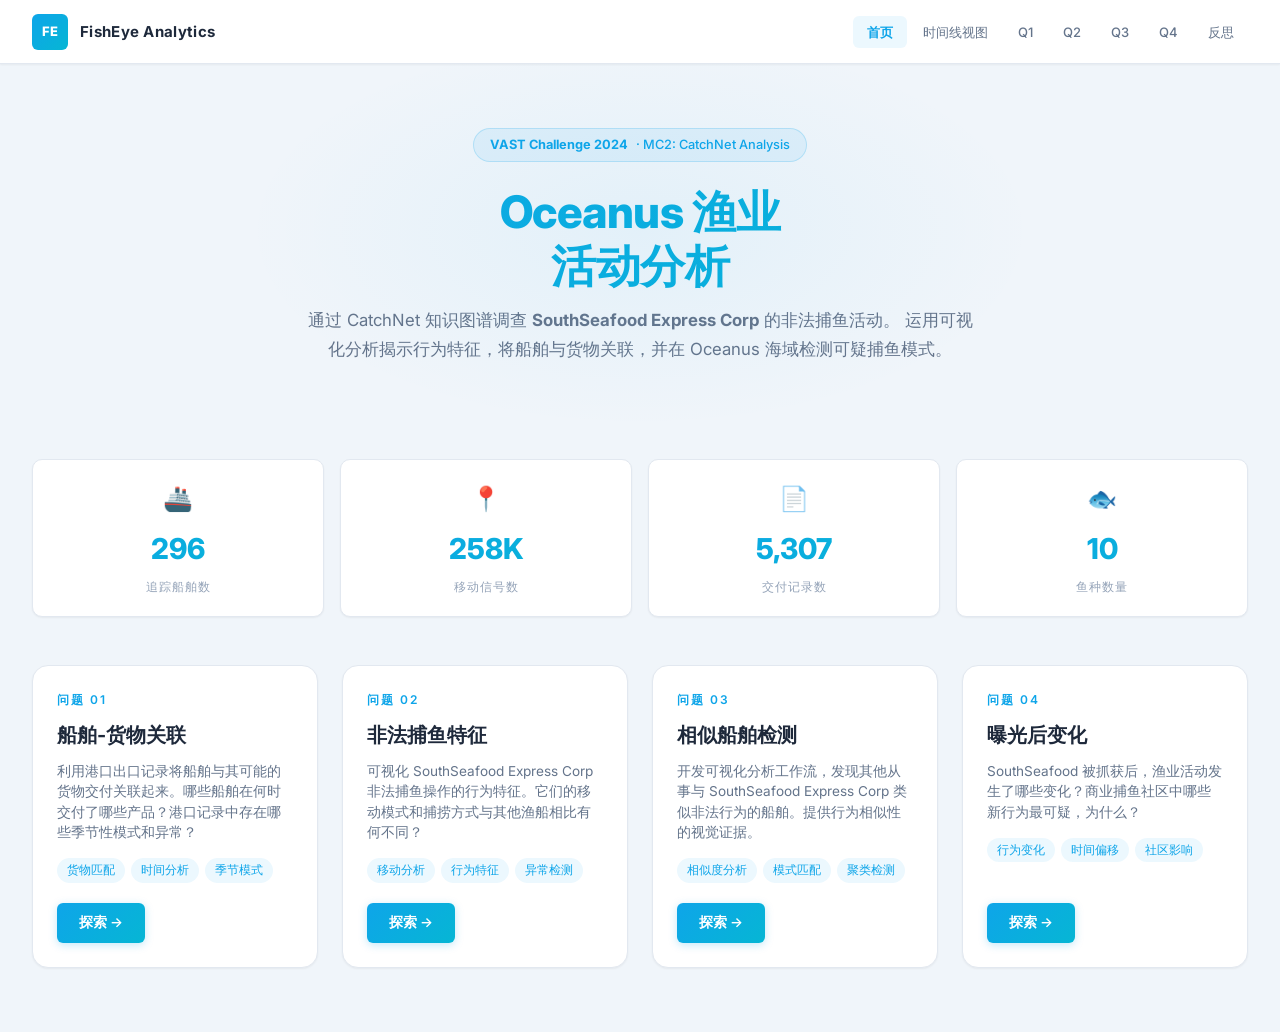
==== index.html @ 333c6944 "feat: Q1船舶-货物关联分析改进" ====
<!DOCTYPE html>
<html lang="en">
<head>
    <meta charset="UTF-8">
    <meta name="viewport" content="width=device-width, initial-scale=1.0">
    <title>FishEye Analytics | Oceanus 渔业分析</title>
    <link rel="stylesheet" href="styles/main.css">
    <style>
        .hero-badge {
            display: inline-flex;
            align-items: center;
            gap: 8px;
            background: rgba(14, 165, 233, 0.08);
            border: 1px solid rgba(14, 165, 233, 0.2);
            padding: 6px 16px;
            border-radius: 20px;
            font-size: 0.8rem;
            color: var(--accent-blue);
            margin-bottom: 1.5rem;
            font-weight: 500;
        }
        .hero-badge span {
            font-weight: 700;
        }
        .data-summary {
            display: grid;
            grid-template-columns: repeat(4, 1fr);
            gap: 1rem;
            margin: 2rem 0;
        }
        .summary-card {
            background: var(--bg-card);
            border: 1px solid var(--border-color);
            border-radius: var(--radius-md);
            padding: 1.25rem;
            text-align: center;
            box-shadow: var(--shadow-sm);
            transition: box-shadow 0.2s;
        }
        .summary-card:hover {
            box-shadow: var(--shadow-md);
        }
        .summary-card .icon {
            font-size: 1.5rem;
            margin-bottom: 0.5rem;
        }
        .summary-card .num {
            font-size: 1.8rem;
            font-weight: 800;
            background: var(--gradient-primary);
            -webkit-background-clip: text;
            -webkit-text-fill-color: transparent;
            background-clip: text;
        }
        .summary-card .desc {
            color: var(--text-muted);
            font-size: 0.75rem;
            text-transform: uppercase;
            letter-spacing: 1px;
            margin-top: 4px;
            font-weight: 500;
        }
        @media (max-width: 768px) {
            .data-summary {
                grid-template-columns: repeat(2, 1fr);
            }
        }
        
        /* 确保卡片网格样式存在 */
        .cards-grid {
            display: grid;
            grid-template-columns: repeat(auto-fit, minmax(280px, 1fr));
            gap: 1.5rem;
            margin-top: 2rem;
        }
        .card {
            background: var(--bg-card);
            border: 1px solid var(--border-color);
            border-radius: var(--radius-lg);
            padding: 1.5rem;
            transition: transform 0.2s, box-shadow 0.2s;
        }
        .card:hover {
            transform: translateY(-4px);
            box-shadow: var(--shadow-lg);
        }
        .card-number {
            font-size: 0.75rem;
            text-transform: uppercase;
            letter-spacing: 2px;
            color: var(--accent-blue);
            font-weight: 600;
            margin-bottom: 0.75rem;
        }
        .card h3 {
            font-size: 1.25rem;
            margin-bottom: 0.75rem;
            color: var(--text-primary);
        }
        .card p {
            color: var(--text-secondary);
            font-size: 0.85rem;
            line-height: 1.5;
            margin-bottom: 1rem;
        }
        .tags {
            display: flex;
            flex-wrap: wrap;
            gap: 0.5rem;
            margin-bottom: 1.25rem;
        }
        .tag {
            background: var(--bg-code);
            padding: 0.25rem 0.75rem;
            border-radius: 20px;
            font-size: 0.7rem;
            font-weight: 500;
            color: var(--accent-blue);
        }
        .btn {
            display: inline-block;
            padding: 0.5rem 1.25rem;
            background: var(--gradient-primary);
            color: white;
            text-decoration: none;
            border-radius: 30px;
            font-size: 0.8rem;
            font-weight: 500;
            transition: opacity 0.2s, transform 0.2s;
        }
        .btn:hover {
            opacity: 0.9;
            transform: translateX(4px);
        }
    </style>
</head>
<body>
    <!-- Navigation -->
    <nav class="nav-bar">
        <a href="index.html" class="nav-brand">
            <div class="logo">FE</div>
            <span>FishEye Analytics</span>
        </a>
        <ul class="nav-links">
            <li><a href="index.html" class="active">首页</a></li>
            <li><a href="pages/timeline.html">时间线视图</a></li>
            <li><a href="pages/q1.html">Q1</a></li>
            <li><a href="pages/q2.html">Q2</a></li>
            <li><a href="pages/q3.html">Q3</a></li>
            <li><a href="pages/q4.html">Q4</a></li>
            <li><a href="pages/reflection.html">反思</a></li>
        </ul>
    </nav>

    <!-- Main Content -->
    <div class="main-content">
        <div class="container">
            <!-- Hero -->
            <section class="hero">
                <div class="hero-badge">
                    <span>VAST Challenge 2024</span> · MC2: CatchNet Analysis
                </div>
                <h1>Oceanus 渔业<br>活动分析</h1>
                <p>
                    通过 CatchNet 知识图谱调查 <strong>SouthSeafood Express Corp</strong> 的非法捕鱼活动。
                    运用可视化分析揭示行为特征，将船舶与货物关联，并在 Oceanus 海域检测可疑捕鱼模式。
                </p>
            </section>

            <!-- Data Summary -->
            <div class="data-summary">
                <div class="summary-card">
                    <div class="icon">🚢</div>
                    <div class="num">296</div>
                    <div class="desc">追踪船舶数</div>
                </div>
                <div class="summary-card">
                    <div class="icon">📍</div>
                    <div class="num">258K</div>
                    <div class="desc">移动信号数</div>
                </div>
                <div class="summary-card">
                    <div class="icon">📄</div>
                    <div class="num">5,307</div>
                    <div class="desc">交付记录数</div>
                </div>
                <div class="summary-card">
                    <div class="icon">🐟</div>
                    <div class="num">10</div>
                    <div class="desc">鱼种数量</div>
                </div>
            </div>

            <!-- Question Cards -->
            <div class="cards-grid">
                <!-- Q1: 船舶-货物关联 -->
                <div class="card" data-q="1">
                    <div class="card-number">问题 01</div>
                    <h3>船舶-货物关联</h3>
                    <p>利用港口出口记录将船舶与其可能的货物交付关联起来。哪些船舶在何时交付了哪些产品？港口记录中存在哪些季节性模式和异常？</p>
                    <div class="tags">
                        <span class="tag">货物匹配</span>
                        <span class="tag">时间分析</span>
                        <span class="tag">季节模式</span>
                    </div>
                    <a href="pages/q1.html" class="btn">探索 →</a>
                </div>

                <!-- Q2: 非法捕鱼特征 -->
                <div class="card" data-q="2">
                    <div class="card-number">问题 02</div>
                    <h3>非法捕鱼特征</h3>
                    <p>可视化 SouthSeafood Express Corp 非法捕鱼操作的行为特征。它们的移动模式和捕捞方式与其他渔船相比有何不同？</p>
                    <div class="tags">
                        <span class="tag">移动分析</span>
                        <span class="tag">行为特征</span>
                        <span class="tag">异常检测</span>
                    </div>
                    <a href="pages/q2.html" class="btn">探索 →</a>
                </div>

                <!-- Q3: 相似船舶检测 -->
                <div class="card" data-q="3">
                    <div class="card-number">问题 03</div>
                    <h3>相似船舶检测</h3>
                    <p>开发可视化分析工作流，发现其他从事与 SouthSeafood Express Corp 类似非法行为的船舶。提供行为相似性的视觉证据。</p>
                    <div class="tags">
                        <span class="tag">相似度分析</span>
                        <span class="tag">模式匹配</span>
                        <span class="tag">聚类检测</span>
                    </div>
                    <a href="pages/q3.html" class="btn">探索 →</a>
                </div>

                <!-- Q4: 曝光后变化 -->
                <div class="card" data-q="4">
                    <div class="card-number">问题 04</div>
                    <h3>曝光后变化</h3>
                    <p>SouthSeafood 被抓获后，渔业活动发生了哪些变化？商业捕鱼社区中哪些新行为最可疑，为什么？</p>
                    <div class="tags">
                        <span class="tag">行为变化</span>
                        <span class="tag">时间偏移</span>
                        <span class="tag">社区影响</span>
                    </div>
                    <a href="pages/q4.html" class="btn">探索 →</a>
                </div>
            </div>
        </div>
    </div>

    <script>
        // Highlight active nav link based on current page
        document.querySelectorAll('.nav-links a').forEach(link => {
            const href = link.getAttribute('href');
            if (href === 'index.html' && (window.location.pathname === '/' || window.location.pathname.endsWith('index.html') || window.location.pathname.endsWith('/'))) {
                link.classList.add('active');
            } else if (window.location.pathname.endsWith(href) && href !== 'index.html') {
                link.classList.add('active');
            }
        });
        
        // 控制台输出提示
        console.log('FishEye Analytics 首页已加载');
        console.log('提示: 请确保数据文件已生成 (运行 python scripts/preprocess_v3.py)');
    </script>
</body>
</html>
---- styles/main.css ----
/* ============================================================
   VAST Challenge 2024 MC2 - Oceanus Fishing Analysis
   Main Stylesheet - Ocean Fresh Theme
   ============================================================ */

/* Import fonts */
@import url('https://fonts.googleapis.com/css2?family=Inter:wght@300;400;500;600;700;800&display=swap');

/* ============================================================
   CSS Variables (Theme)
   ============================================================ */
:root {
    /* Backgrounds */
    --bg-body: #f0f5fa;
    --bg-primary: #ffffff;
    --bg-secondary: #f8fafc;
    --bg-card: #ffffff;
    --bg-card-hover: #fafbfc;
    --bg-nav: rgba(255, 255, 255, 0.95);
    
    /* Borders */
    --border-color: #e2e8f0;
    --border-light: #f1f5f9;
    
    /* Text */
    --text-primary: #1e293b;
    --text-secondary: #64748b;
    --text-muted: #94a3b8;
    
    /* Accent Colors - Ocean palette */
    --accent-blue: #0ea5e9;
    --accent-cyan: #06b6d4;
    --accent-teal: #14b8a6;
    --accent-green: #22c55e;
    --accent-yellow: #eab308;
    --accent-orange: #f97316;
    --accent-red: #ef4444;
    --accent-rose: #f43f5e;
    --accent-purple: #8b5cf6;
    --accent-indigo: #6366f1;
    
    /* Gradients */
    --gradient-primary: linear-gradient(135deg, #0ea5e9, #06b6d4);
    --gradient-danger: linear-gradient(135deg, #ef4444, #f97316);
    --gradient-success: linear-gradient(135deg, #22c55e, #14b8a6);
    --gradient-warm: linear-gradient(135deg, #f97316, #eab308);
    --gradient-cool: linear-gradient(135deg, #6366f1, #8b5cf6);
    
    /* Shadows */
    --shadow-sm: 0 1px 2px rgba(0, 0, 0, 0.05);
    --shadow-md: 0 4px 6px -1px rgba(0, 0, 0, 0.07), 0 2px 4px -1px rgba(0, 0, 0, 0.04);
    --shadow-lg: 0 10px 25px -3px rgba(0, 0, 0, 0.08), 0 4px 6px -2px rgba(0, 0, 0, 0.04);
    --shadow-xl: 0 20px 40px -5px rgba(0, 0, 0, 0.1);
    
    /* Radius */
    --radius-sm: 6px;
    --radius-md: 10px;
    --radius-lg: 16px;
    --radius-xl: 20px;
    
    /* Fonts */
    --font-body: 'Inter', -apple-system, BlinkMacSystemFont, 'Segoe UI', sans-serif;
    --font-mono: 'SF Mono', 'Fira Code', 'Consolas', monospace;
}

/* ============================================================
   Reset & Base
   ============================================================ */
*, *::before, *::after {
    margin: 0;
    padding: 0;
    box-sizing: border-box;
}

html {
    scroll-behavior: smooth;
}

body {
    font-family: var(--font-body);
    background: var(--bg-body);
    color: var(--text-primary);
    min-height: 100vh;
    line-height: 1.6;
    overflow-x: hidden;
    -webkit-font-smoothing: antialiased;
}

/* ============================================================
   Scrollbar
   ============================================================ */
::-webkit-scrollbar {
    width: 6px;
    height: 6px;
}
::-webkit-scrollbar-track {
    background: var(--bg-secondary);
}
::-webkit-scrollbar-thumb {
    background: var(--text-muted);
    border-radius: 3px;
}
::-webkit-scrollbar-thumb:hover {
    background: var(--accent-blue);
}

/* ============================================================
   Navigation
   ============================================================ */
.nav-bar {
    position: fixed;
    top: 0;
    left: 0;
    right: 0;
    z-index: 1000;
    background: var(--bg-nav);
    backdrop-filter: blur(20px);
    -webkit-backdrop-filter: blur(20px);
    border-bottom: 1px solid var(--border-color);
    padding: 0 2rem;
    height: 64px;
    display: flex;
    align-items: center;
    justify-content: space-between;
    box-shadow: var(--shadow-sm);
}

.nav-brand {
    display: flex;
    align-items: center;
    gap: 12px;
    text-decoration: none;
    color: var(--text-primary);
}

.nav-brand .logo {
    width: 36px;
    height: 36px;
    background: var(--gradient-primary);
    border-radius: var(--radius-sm);
    display: flex;
    align-items: center;
    justify-content: center;
    font-weight: 800;
    font-size: 13px;
    color: white;
    letter-spacing: 0.5px;
}

.nav-brand span {
    font-size: 15px;
    font-weight: 700;
    letter-spacing: 0.3px;
    color: var(--text-primary);
}

.nav-links {
    display: flex;
    gap: 2px;
    list-style: none;
}

.nav-links a {
    color: var(--text-secondary);
    text-decoration: none;
    padding: 8px 14px;
    border-radius: var(--radius-sm);
    font-size: 13px;
    font-weight: 500;
    transition: all 0.2s ease;
    position: relative;
}

.nav-links a:hover {
    color: var(--accent-blue);
    background: rgba(14, 165, 233, 0.06);
}

.nav-links a.active {
    color: var(--accent-blue);
    background: rgba(14, 165, 233, 0.08);
    font-weight: 600;
}

/* ============================================================
   Main Content
   ============================================================ */
.main-content {
    padding-top: 80px;
    padding-bottom: 3rem;
    min-height: 100vh;
}

.container {
    max-width: 1400px;
    margin: 0 auto;
    padding: 0 2rem;
}

/* ============================================================
   Hero Section (Index Page)
   ============================================================ */
.hero {
    text-align: center;
    padding: 3rem 0 2.5rem;
    position: relative;
}

.hero::before {
    content: '';
    position: absolute;
    top: -50px;
    left: 50%;
    transform: translateX(-50%);
    width: 800px;
    height: 400px;
    background: radial-gradient(ellipse, rgba(14, 165, 233, 0.06) 0%, transparent 70%);
    pointer-events: none;
}

.hero h1 {
    font-size: 2.8rem;
    font-weight: 800;
    background: var(--gradient-primary);
    -webkit-background-clip: text;
    -webkit-text-fill-color: transparent;
    background-clip: text;
    margin-bottom: 0.75rem;
    letter-spacing: -0.5px;
    line-height: 1.2;
}

.hero p {
    color: var(--text-secondary);
    font-size: 1.05rem;
    max-width: 680px;
    margin: 0 auto 1.5rem;
    line-height: 1.7;
}

/* ============================================================
   Cards Grid
   ============================================================ */
.cards-grid {
    display: grid;
    grid-template-columns: 1fr 1fr;
    gap: 2rem;
    padding: 1rem 0;
}

@media (max-width: 768px) {
    .cards-grid {
        grid-template-columns: 1fr;
        gap: 1.5rem;
    }
}

.card {
    background: var(--bg-card);
    border: 1px solid var(--border-color);
    border-radius: var(--radius-lg);
    padding: 2rem;
    transition: all 0.25s ease;
    position: relative;
    overflow: hidden;
    box-shadow: var(--shadow-sm);
    display: flex;
    flex-direction: column;
    min-height: 280px;
}

.card::before {
    content: '';
    position: absolute;
    top: 0;
    left: 0;
    right: 0;
    height: 4px;
    opacity: 0;
    transition: opacity 0.3s;
}

/* Card color accents by question */
.card[data-q="1"]::before { background: var(--gradient-primary); }
.card[data-q="2"]::before { background: var(--gradient-danger); }
.card[data-q="3"]::before { background: var(--gradient-warm); }
.card[data-q="4"]::before { background: var(--gradient-cool); }
.card[data-q="r"]::before { background: var(--gradient-success); }

.card:hover {
    border-color: transparent;
    box-shadow: var(--shadow-lg);
    transform: translateY(-3px);
}

.card:hover::before {
    opacity: 1;
}

.card-number {
    font-size: 0.7rem;
    font-weight: 700;
    color: var(--accent-blue);
    letter-spacing: 1.5px;
    text-transform: uppercase;
    margin-bottom: 0.5rem;
}

.card h3 {
    font-size: 1.15rem;
    font-weight: 700;
    margin-bottom: 0.6rem;
    color: var(--text-primary);
    line-height: 1.4;
}

.card p {
    color: var(--text-secondary);
    font-size: 0.88rem;
    line-height: 1.65;
    margin-bottom: 1rem;
}

.card .tags {
    display: flex;
    flex-wrap: wrap;
    gap: 6px;
    margin-bottom: 1.25rem;
}

.card .tag {
    background: rgba(14, 165, 233, 0.08);
    color: var(--accent-blue);
    padding: 3px 10px;
    border-radius: 20px;
    font-size: 0.72rem;
    font-weight: 500;
}

.card .btn {
    display: inline-flex;
    align-items: center;
    gap: 8px;
    padding: 9px 22px;
    background: var(--gradient-primary);
    color: white;
    text-decoration: none;
    border-radius: var(--radius-sm);
    font-size: 0.85rem;
    font-weight: 600;
    transition: all 0.2s ease;
    border: none;
    cursor: pointer;
    box-shadow: 0 2px 8px rgba(14, 165, 233, 0.25);
    margin-top: auto;
    align-self: flex-start;
}

.card .btn:hover {
    transform: translateY(-1px);
    box-shadow: 0 6px 16px rgba(14, 165, 233, 0.35);
}

/* ============================================================
   Page Header
   ============================================================ */
.page-header {
    padding: 1.5rem 0 1.25rem;
    border-bottom: 1px solid var(--border-color);
    margin-bottom: 1.5rem;
}

.page-header .back-link {
    display: inline-flex;
    align-items: center;
    gap: 6px;
    color: var(--text-secondary);
    text-decoration: none;
    font-size: 0.85rem;
    margin-bottom: 0.75rem;
    transition: color 0.2s;
    font-weight: 500;
}

.page-header .back-link:hover {
    color: var(--accent-blue);
}

.page-header h1 {
    font-size: 1.75rem;
    font-weight: 800;
    margin-bottom: 0.35rem;
    letter-spacing: -0.3px;
    color: var(--text-primary);
}

.page-header .subtitle {
    color: var(--text-secondary);
    font-size: 0.92rem;
}

/* ============================================================
   Analysis Summary Box
   ============================================================ */
.analysis-summary {
    background: linear-gradient(135deg, #f0f9ff, #e0f2fe);
    border: 1px solid #bae6fd;
    border-radius: var(--radius-md);
    padding: 1.25rem 1.5rem;
    margin-bottom: 1.5rem;
}

.analysis-summary h3 {
    color: #0369a1;
    font-size: 0.85rem;
    font-weight: 700;
    text-transform: uppercase;
    letter-spacing: 1px;
    margin-bottom: 0.5rem;
}

.analysis-summary p {
    color: #0c4a6e;
    font-size: 0.9rem;
    line-height: 1.7;
}

/* ============================================================
   Visualization Container
   ============================================================ */
.viz-container {
    display: grid;
    grid-template-columns: 1fr;
    gap: 1.5rem;
    margin-bottom: 2rem;
}

.viz-card {
    background: var(--bg-card);
    border: 1px solid var(--border-color);
    border-radius: var(--radius-lg);
    padding: 1.5rem;
    position: relative;
    box-shadow: var(--shadow-sm);
    transition: box-shadow 0.2s ease;
}

.viz-card:hover {
    box-shadow: var(--shadow-md);
}

.viz-card .viz-title {
    font-size: 1rem;
    font-weight: 700;
    margin-bottom: 0.2rem;
    color: var(--text-primary);
}

.viz-card .viz-subtitle {
    color: var(--text-secondary);
    font-size: 0.82rem;
    margin-bottom: 1rem;
}

.viz-card .viz-content {
    width: 100%;
    min-height: 380px;
    position: relative;
}

.viz-card .viz-content svg {
    width: 100%;
    height: 100%;
}

/* Two column layout */
.viz-grid-2 {
    display: grid;
    grid-template-columns: 1fr 1fr;
    gap: 1.5rem;
}

/* ============================================================
   Tooltip
   ============================================================ */
.tooltip {
    position: absolute;
    padding: 10px 14px;
    background: rgba(30, 41, 59, 0.95);
    border: 1px solid rgba(255, 255, 255, 0.1);
    border-radius: var(--radius-sm);
    font-size: 0.8rem;
    color: #f1f5f9;
    pointer-events: none;
    z-index: 100;
    box-shadow: var(--shadow-lg);
    max-width: 280px;
    line-height: 1.5;
    backdrop-filter: blur(10px);
}

.tooltip .label {
    color: #94a3b8;
    font-size: 0.68rem;
    text-transform: uppercase;
    letter-spacing: 0.8px;
}

.tooltip .value {
    color: #f1f5f9;
    font-weight: 600;
}

/* ============================================================
   Legend
   ============================================================ */
.legend {
    display: flex;
    flex-wrap: wrap;
    gap: 1rem;
    padding: 0.5rem 0;
}

.legend-item {
    display: flex;
    align-items: center;
    gap: 6px;
    font-size: 0.78rem;
    color: var(--text-secondary);
}

.legend-color {
    width: 12px;
    height: 12px;
    border-radius: 3px;
    flex-shrink: 0;
}

/* ============================================================
   Stats Bar
   ============================================================ */
.stats-bar {
    display: grid;
    grid-template-columns: repeat(auto-fit, minmax(160px, 1fr));
    gap: 1rem;
    margin-bottom: 1.5rem;
}

.stat-item {
    background: var(--bg-card);
    border: 1px solid var(--border-color);
    border-radius: var(--radius-md);
    padding: 1.1rem 1rem;
    text-align: center;
    box-shadow: var(--shadow-sm);
}

.stat-item .stat-value {
    font-size: 1.6rem;
    font-weight: 800;
    background: var(--gradient-primary);
    -webkit-background-clip: text;
    -webkit-text-fill-color: transparent;
    background-clip: text;
    line-height: 1.2;
}

.stat-item .stat-label {
    color: var(--text-muted);
    font-size: 0.72rem;
    text-transform: uppercase;
    letter-spacing: 0.8px;
    margin-top: 4px;
    font-weight: 500;
}

/* ============================================================
   Controls
   ============================================================ */
.controls {
    display: flex;
    flex-wrap: wrap;
    gap: 0.75rem;
    margin-bottom: 1rem;
    align-items: center;
}

.controls label {
    font-size: 0.8rem;
    color: var(--text-secondary);
    font-weight: 500;
}

.controls select,
.controls input[type="range"] {
    background: var(--bg-secondary);
    border: 1px solid var(--border-color);
    color: var(--text-primary);
    padding: 7px 12px;
    border-radius: var(--radius-sm);
    font-size: 0.8rem;
    font-family: var(--font-body);
    transition: border-color 0.2s;
}

.controls select:focus,
.controls input[type="range"]:focus {
    outline: none;
    border-color: var(--accent-blue);
    box-shadow: 0 0 0 3px rgba(14, 165, 233, 0.1);
}

/* ============================================================
   Insights Box
   ============================================================ */
.insights-box {
    background: #f0f9ff;
    border: 1px solid #bae6fd;
    border-radius: var(--radius-md);
    padding: 1.1rem 1.25rem;
    margin-top: 1.25rem;
}

.insights-box h4 {
    color: #0369a1;
    font-size: 0.82rem;
    font-weight: 700;
    margin-bottom: 0.4rem;
    display: flex;
    align-items: center;
    gap: 6px;
}

.insights-box p {
    color: #0c4a6e;
    font-size: 0.88rem;
    line-height: 1.6;
}

/* ============================================================
   Loading & Error States
   ============================================================ */
.loading {
    display: flex;
    align-items: center;
    justify-content: center;
    min-height: 300px;
    color: var(--text-muted);
    font-size: 0.9rem;
}

.loading::after {
    content: '';
    width: 20px;
    height: 20px;
    border: 2px solid var(--border-color);
    border-top-color: var(--accent-blue);
    border-radius: 50%;
    animation: spin 0.8s linear infinite;
    margin-left: 10px;
}

@keyframes spin {
    to { transform: rotate(360deg); }
}

.error {
    display: flex;
    align-items: center;
    justify-content: center;
    min-height: 300px;
    color: var(--accent-red);
    font-size: 0.9rem;
}

/* ============================================================
   D3 Specific Styles
   ============================================================ */
.axis path,
.axis line {
    stroke: #cbd5e1;
    stroke-width: 1;
}

.axis text {
    fill: var(--text-muted);
    font-size: 11px;
    font-family: var(--font-body);
}

.grid line {
    stroke: #e2e8f0;
    stroke-opacity: 0.6;
}

.line-path {
    fill: none;
    stroke-width: 2.5;
}

.area-path {
    opacity: 0.12;
}

/* ============================================================
   Animations
   ============================================================ */
@keyframes fadeIn {
    from { opacity: 0; transform: translateY(12px); }
    to { opacity: 1; transform: translateY(0); }
}

.fade-in {
    animation: fadeIn 0.4s ease forwards;
}

@keyframes slideUp {
    from { opacity: 0; transform: translateY(20px); }
    to { opacity: 1; transform: translateY(0); }
}

.slide-up {
    animation: slideUp 0.5s ease forwards;
}

/* Stagger animation for cards */
.card:nth-child(1) { animation-delay: 0.05s; }
.card:nth-child(2) { animation-delay: 0.1s; }
.card:nth-child(3) { animation-delay: 0.15s; }
.card:nth-child(4) { animation-delay: 0.2s; }
.card:nth-child(5) { animation-delay: 0.25s; }

/* ============================================================
   Responsive
   ============================================================ */
@media (max-width: 1024px) {
    .viz-grid-2 {
        grid-template-columns: 1fr;
    }
}

@media (max-width: 768px) {
    .nav-bar {
        padding: 0 1rem;
    }
    
    .nav-links {
        display: none;
    }
    
    .hero h1 {
        font-size: 2rem;
    }
    
    .container {
        padding: 0 1rem;
    }
    
    .stats-bar {
        grid-template-columns: repeat(2, 1fr);
    }
    
    .page-header h1 {
        font-size: 1.4rem;
    }
}

/* ============================================================
   Print Styles
   ============================================================ */
@media print {
    .nav-bar { display: none; }
    .main-content { padding-top: 0; }
    .card { break-inside: avoid; }
}
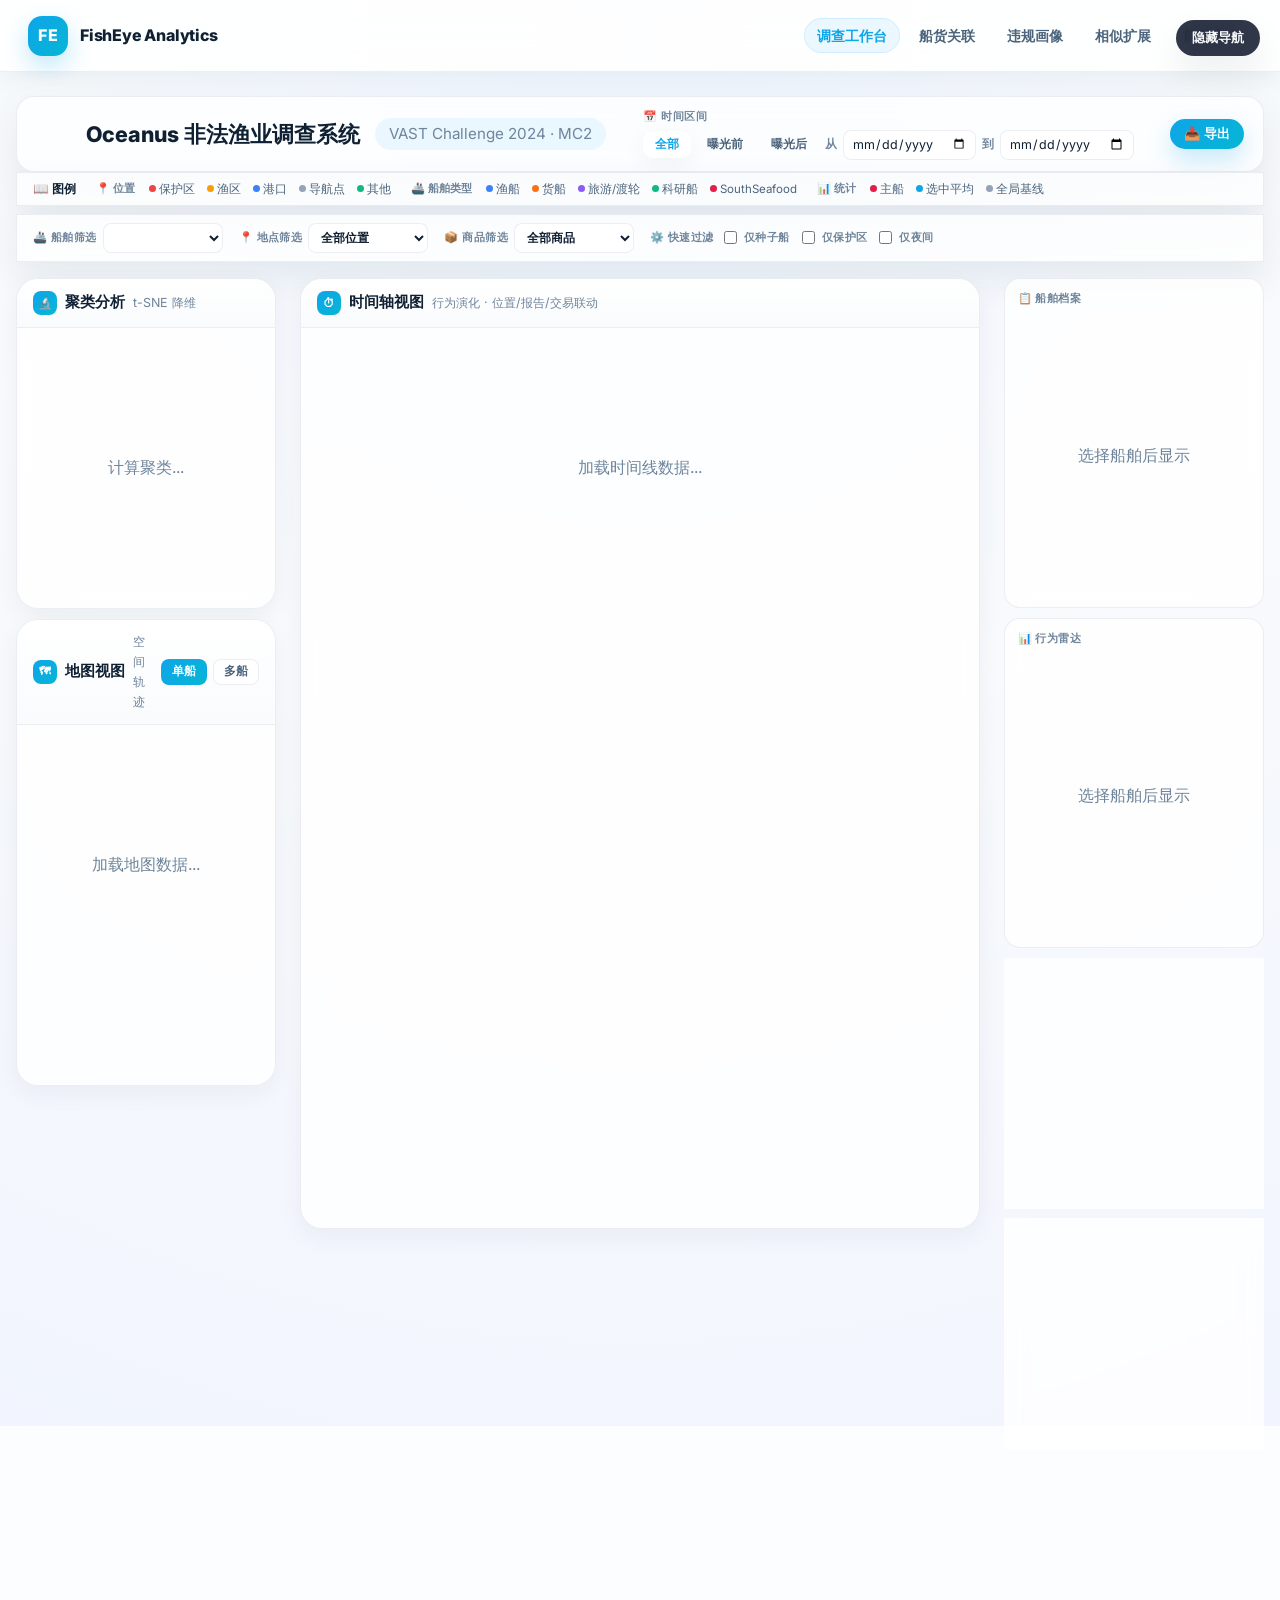
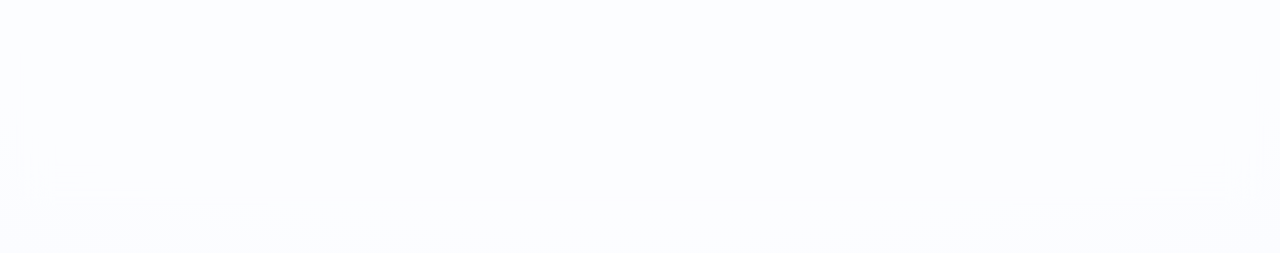
==== commit af00811c: "feat: VAST Challenge 2024 MC2 完整项目（排除 mc2.json 超限文件）" ====
--- a/index.html
+++ b/index.html
@@ -1,267 +1,208 @@
 <!DOCTYPE html>
-<html lang="en">
+<html lang="zh-CN">
 <head>
-    <meta charset="UTF-8">
-    <meta name="viewport" content="width=device-width, initial-scale=1.0">
-    <title>FishEye Analytics | Oceanus 渔业分析</title>
-    <link rel="stylesheet" href="styles/main.css">
-    <style>
-        .hero-badge {
-            display: inline-flex;
-            align-items: center;
-            gap: 8px;
-            background: rgba(14, 165, 233, 0.08);
-            border: 1px solid rgba(14, 165, 233, 0.2);
-            padding: 6px 16px;
-            border-radius: 20px;
-            font-size: 0.8rem;
-            color: var(--accent-blue);
-            margin-bottom: 1.5rem;
-            font-weight: 500;
-        }
-        .hero-badge span {
-            font-weight: 700;
-        }
-        .data-summary {
-            display: grid;
-            grid-template-columns: repeat(4, 1fr);
-            gap: 1rem;
-            margin: 2rem 0;
-        }
-        .summary-card {
-            background: var(--bg-card);
-            border: 1px solid var(--border-color);
-            border-radius: var(--radius-md);
-            padding: 1.25rem;
-            text-align: center;
-            box-shadow: var(--shadow-sm);
-            transition: box-shadow 0.2s;
-        }
-        .summary-card:hover {
-            box-shadow: var(--shadow-md);
-        }
-        .summary-card .icon {
-            font-size: 1.5rem;
-            margin-bottom: 0.5rem;
-        }
-        .summary-card .num {
-            font-size: 1.8rem;
-            font-weight: 800;
-            background: var(--gradient-primary);
-            -webkit-background-clip: text;
-            -webkit-text-fill-color: transparent;
-            background-clip: text;
-        }
-        .summary-card .desc {
-            color: var(--text-muted);
-            font-size: 0.75rem;
-            text-transform: uppercase;
-            letter-spacing: 1px;
-            margin-top: 4px;
-            font-weight: 500;
-        }
-        @media (max-width: 768px) {
-            .data-summary {
-                grid-template-columns: repeat(2, 1fr);
-            }
-        }
-        
-        /* 确保卡片网格样式存在 */
-        .cards-grid {
-            display: grid;
-            grid-template-columns: repeat(auto-fit, minmax(280px, 1fr));
-            gap: 1.5rem;
-            margin-top: 2rem;
-        }
-        .card {
-            background: var(--bg-card);
-            border: 1px solid var(--border-color);
-            border-radius: var(--radius-lg);
-            padding: 1.5rem;
-            transition: transform 0.2s, box-shadow 0.2s;
-        }
-        .card:hover {
-            transform: translateY(-4px);
-            box-shadow: var(--shadow-lg);
-        }
-        .card-number {
-            font-size: 0.75rem;
-            text-transform: uppercase;
-            letter-spacing: 2px;
-            color: var(--accent-blue);
-            font-weight: 600;
-            margin-bottom: 0.75rem;
-        }
-        .card h3 {
-            font-size: 1.25rem;
-            margin-bottom: 0.75rem;
-            color: var(--text-primary);
-        }
-        .card p {
-            color: var(--text-secondary);
-            font-size: 0.85rem;
-            line-height: 1.5;
-            margin-bottom: 1rem;
-        }
-        .tags {
-            display: flex;
-            flex-wrap: wrap;
-            gap: 0.5rem;
-            margin-bottom: 1.25rem;
-        }
-        .tag {
-            background: var(--bg-code);
-            padding: 0.25rem 0.75rem;
-            border-radius: 20px;
-            font-size: 0.7rem;
-            font-weight: 500;
-            color: var(--accent-blue);
-        }
-        .btn {
-            display: inline-block;
-            padding: 0.5rem 1.25rem;
-            background: var(--gradient-primary);
-            color: white;
-            text-decoration: none;
-            border-radius: 30px;
-            font-size: 0.8rem;
-            font-weight: 500;
-            transition: opacity 0.2s, transform 0.2s;
-        }
-        .btn:hover {
-            opacity: 0.9;
-            transform: translateX(4px);
-        }
-    </style>
+  <meta charset="UTF-8" />
+  <meta name="viewport" content="width=device-width, initial-scale=1.0" />
+  <title>Oceanus 非法渔业调查系统 | FishEye Analytics</title>
+  <link rel="preconnect" href="https://fonts.googleapis.com">
+  <link rel="preconnect" href="https://fonts.gstatic.com" crossorigin>
+  <link href="https://fonts.googleapis.com/css2?family=Inter:wght@400;500;600;700;800&display=swap" rel="stylesheet">
+  <link rel="stylesheet" href="styles/main.css" />
+  <script src="https://d3js.org/d3.v7.min.js"></script>
+  <script src="scripts/frontend/viz-utils.js"></script>
+  <script src="scripts/frontend/timeline.js" defer></script>
+  <script src="scripts/frontend/dashboard.js" defer></script>
 </head>
-<body>
-    <!-- Navigation -->
-    <nav class="nav-bar">
-        <a href="index.html" class="nav-brand">
-            <div class="logo">FE</div>
-            <span>FishEye Analytics</span>
-        </a>
-        <ul class="nav-links">
-            <li><a href="index.html" class="active">首页</a></li>
-            <li><a href="pages/timeline.html">时间线视图</a></li>
-            <li><a href="pages/q1.html">Q1</a></li>
-            <li><a href="pages/q2.html">Q2</a></li>
-            <li><a href="pages/q3.html">Q3</a></li>
-            <li><a href="pages/q4.html">Q4</a></li>
-            <li><a href="pages/reflection.html">反思</a></li>
-        </ul>
-    </nav>
-
-    <!-- Main Content -->
-    <div class="main-content">
-        <div class="container">
-            <!-- Hero -->
-            <section class="hero">
-                <div class="hero-badge">
-                    <span>VAST Challenge 2024</span> · MC2: CatchNet Analysis
-                </div>
-                <h1>Oceanus 渔业<br>活动分析</h1>
-                <p>
-                    通过 CatchNet 知识图谱调查 <strong>SouthSeafood Express Corp</strong> 的非法捕鱼活动。
-                    运用可视化分析揭示行为特征，将船舶与货物关联，并在 Oceanus 海域检测可疑捕鱼模式。
-                </p>
-            </section>
-
-            <!-- Data Summary -->
-            <div class="data-summary">
-                <div class="summary-card">
-                    <div class="icon">🚢</div>
-                    <div class="num">296</div>
-                    <div class="desc">追踪船舶数</div>
-                </div>
-                <div class="summary-card">
-                    <div class="icon">📍</div>
-                    <div class="num">258K</div>
-                    <div class="desc">移动信号数</div>
-                </div>
-                <div class="summary-card">
-                    <div class="icon">📄</div>
-                    <div class="num">5,307</div>
-                    <div class="desc">交付记录数</div>
-                </div>
-                <div class="summary-card">
-                    <div class="icon">🐟</div>
-                    <div class="num">10</div>
-                    <div class="desc">鱼种数量</div>
-                </div>
-            </div>
-
-            <!-- Question Cards -->
-            <div class="cards-grid">
-                <!-- Q1: 船舶-货物关联 -->
-                <div class="card" data-q="1">
-                    <div class="card-number">问题 01</div>
-                    <h3>船舶-货物关联</h3>
-                    <p>利用港口出口记录将船舶与其可能的货物交付关联起来。哪些船舶在何时交付了哪些产品？港口记录中存在哪些季节性模式和异常？</p>
-                    <div class="tags">
-                        <span class="tag">货物匹配</span>
-                        <span class="tag">时间分析</span>
-                        <span class="tag">季节模式</span>
-                    </div>
-                    <a href="pages/q1.html" class="btn">探索 →</a>
-                </div>
-
-                <!-- Q2: 非法捕鱼特征 -->
-                <div class="card" data-q="2">
-                    <div class="card-number">问题 02</div>
-                    <h3>非法捕鱼特征</h3>
-                    <p>可视化 SouthSeafood Express Corp 非法捕鱼操作的行为特征。它们的移动模式和捕捞方式与其他渔船相比有何不同？</p>
-                    <div class="tags">
-                        <span class="tag">移动分析</span>
-                        <span class="tag">行为特征</span>
-                        <span class="tag">异常检测</span>
-                    </div>
-                    <a href="pages/q2.html" class="btn">探索 →</a>
-                </div>
-
-                <!-- Q3: 相似船舶检测 -->
-                <div class="card" data-q="3">
-                    <div class="card-number">问题 03</div>
-                    <h3>相似船舶检测</h3>
-                    <p>开发可视化分析工作流，发现其他从事与 SouthSeafood Express Corp 类似非法行为的船舶。提供行为相似性的视觉证据。</p>
-                    <div class="tags">
-                        <span class="tag">相似度分析</span>
-                        <span class="tag">模式匹配</span>
-                        <span class="tag">聚类检测</span>
-                    </div>
-                    <a href="pages/q3.html" class="btn">探索 →</a>
-                </div>
-
-                <!-- Q4: 曝光后变化 -->
-                <div class="card" data-q="4">
-                    <div class="card-number">问题 04</div>
-                    <h3>曝光后变化</h3>
-                    <p>SouthSeafood 被抓获后，渔业活动发生了哪些变化？商业捕鱼社区中哪些新行为最可疑，为什么？</p>
-                    <div class="tags">
-                        <span class="tag">行为变化</span>
-                        <span class="tag">时间偏移</span>
-                        <span class="tag">社区影响</span>
-                    </div>
-                    <a href="pages/q4.html" class="btn">探索 →</a>
-                </div>
-            </div>
-        </div>
+<body class="app-body">
+  <!-- ===== 顶部导航栏 ===== -->
+  <nav class="nav-bar glass-nav">
+    <a href="index.html" class="nav-brand">
+      <div class="logo">FE</div>
+      <span>FishEye Analytics</span>
+    </a>
+    <ul class="nav-links">
+      <li><a href="index.html" class="active">调查工作台</a></li>
+      <li><a href="pages/q1.html">船货关联</a></li>
+      <li><a href="pages/q2.html">违规画像</a></li>
+      <li><a href="pages/q3.html">相似扩展</a></li>
+      <li><a href="pages/q4.html">前后变化</a></li>
+    </ul>
+  </nav>
+
+  <button id="nav-toggle" class="nav-toggle" type="button" aria-label="隐藏导航" aria-expanded="true">隐藏导航</button>
+
+  <main class="main-content">
+    <div class="container">
+
+      <!-- ===== 顶部控制栏 ===== -->
+      <section class="top-bar glass-panel" id="top-bar">
+        <div class="top-bar-left">
+          <div class="top-bar-title">Oceanus 非法渔业调查系统</div>
+          <div class="top-bar-badge">VAST Challenge 2024 · MC2</div>
+        </div>
+        <div class="top-bar-center">
+          <div class="top-control-group">
+            <label>📅 时间区间</label>
+            <div class="time-range-row">
+              <button class="segmented active" data-time="all">全部</button>
+              <button class="segmented" data-time="pre">曝光前</button>
+              <button class="segmented" data-time="post">曝光后</button>
+              <span class="time-range-sep">从</span>
+              <input type="date" id="time-start" class="time-input">
+              <span class="time-range-sep">到</span>
+              <input type="date" id="time-end" class="time-input">
+            </div>
+          </div>
+        </div>
+        <div class="top-bar-right">
+          <button class="btn btn-small" id="export-btn">📥 导出</button>
+        </div>
+      </section>
+
+      <!-- ===== 图例横条（复旦风格） ===== -->
+      <section class="legend-bar glass-panel" id="legend-bar">
+        <div class="legend-bar-inner">
+          <span class="legend-bar-title">📖 图例</span>
+          <div class="legend-bar-group">
+            <span class="legend-group-label">📍 位置</span>
+            <span class="legend-item"><span class="ld" style="background:#ef4444"></span>保护区</span>
+            <span class="legend-item"><span class="ld" style="background:#f59e0b"></span>渔区</span>
+            <span class="legend-item"><span class="ld" style="background:#3b82f6"></span>港口</span>
+            <span class="legend-item"><span class="ld" style="background:#94a3b8"></span>导航点</span>
+            <span class="legend-item"><span class="ld" style="background:#10b981"></span>其他</span>
+          </div>
+          <div class="legend-bar-group">
+            <span class="legend-group-label">🚢 船舶类型</span>
+            <span class="legend-item"><span class="ld" style="background:#3b82f6"></span>渔船</span>
+            <span class="legend-item"><span class="ld" style="background:#f97316"></span>货船</span>
+            <span class="legend-item"><span class="ld" style="background:#8b5cf6"></span>旅游/渡轮</span>
+            <span class="legend-item"><span class="ld" style="background:#10b981"></span>科研船</span>
+            <span class="legend-item"><span class="ld" style="background:#e11d48"></span>SouthSeafood</span>
+          </div>
+          <div class="legend-bar-group">
+            <span class="legend-group-label">📊 统计</span>
+            <span class="legend-item"><span class="ld" style="background:#e11d48"></span>主船</span>
+            <span class="legend-item"><span class="ld" style="background:#0ea5e9"></span>选中平均</span>
+            <span class="legend-item"><span class="ld" style="background:#94a3b8"></span>全局基线</span>
+          </div>
+        </div>
+      </section>
+
+      <!-- ===== 筛选器横条（复旦风格：放在图例下方） ===== -->
+      <section class="filter-bar glass-panel" id="filter-bar">
+        <div class="filter-bar-inner">
+          <div class="filter-group">
+            <label>🚢 船舶筛选</label>
+            <select id="vessel-select" class="filter-select"></select>
+          </div>
+          <div class="filter-group">
+            <label>📍 地点筛选</label>
+            <select id="location-select" class="filter-select">
+              <option value="all">全部位置</option>
+            </select>
+          </div>
+          <div class="filter-group">
+            <label>📦 商品筛选</label>
+            <select id="commodity-select" class="filter-select">
+              <option value="all">全部商品</option>
+            </select>
+          </div>
+          <div class="filter-group">
+            <label>⚙️ 快速过滤</label>
+            <div class="filter-checkboxes">
+              <label class="filter-toggle"><input type="checkbox" id="filter-seed-only"> 仅种子船</label>
+              <label class="filter-toggle"><input type="checkbox" id="filter-protected"> 仅保护区</label>
+              <label class="filter-toggle"><input type="checkbox" id="filter-night"> 仅夜间</label>
+            </div>
+          </div>
+        </div>
+      </section>
+
+      <!-- ===== 三栏主体布局 ===== -->
+      <div class="three-col-layout">
+
+        <!-- ===== 左侧栏：聚类 + 地图 ===== -->
+        <aside class="left-sidebar" id="left-sidebar">
+          <div class="zone-card zone-cluster" id="zone-cluster">
+            <div class="zone-title">
+              <span class="zone-badge">🔬</span> 聚类分析
+              <span class="zone-subtitle">t-SNE 降维</span>
+            </div>
+            <div class="zone-content" id="cluster-viz">
+              <div class="loading">计算聚类...</div>
+            </div>
+          </div>
+          <div class="zone-card zone-map" id="zone-map">
+            <div class="zone-title">
+              <span class="zone-badge">🗺</span> 地图视图
+              <span class="zone-subtitle">空间轨迹</span>
+              <div class="zone-controls">
+                <button class="zone-btn active" id="map-mode-single">单船</button>
+                <button class="zone-btn" id="map-mode-multi">多船</button>
+              </div>
+            </div>
+            <div class="zone-content" id="map-viz">
+              <div class="loading">加载地图数据...</div>
+            </div>
+          </div>
+        </aside>
+
+        <!-- ===== 中间主区域：时间轴 ===== -->
+        <div class="center-main">
+          <div class="zone-card zone-timeline" id="zone-timeline">
+            <div class="zone-title">
+              <span class="zone-badge">⏱</span> 时间轴视图
+              <span class="zone-subtitle">行为演化 · 位置/报告/交易联动</span>
+              <div class="zone-controls"></div>
+            </div>
+            <div class="zone-content" id="timeline-viz">
+              <div class="loading">加载时间线数据...</div>
+            </div>
+          </div>
+        </div>
+
+        <!-- ===== 右侧栏：证据链 ===== -->
+        <aside class="right-sidebar" id="right-sidebar">
+          <div class="sidebar-section">
+            <div class="sidebar-section-title">📋 船舶档案</div>
+            <div id="vessel-profile" class="profile-mini">
+              <div class="loading">选择船舶后显示</div>
+            </div>
+          </div>
+          <div class="sidebar-section">
+            <div class="sidebar-section-title">📊 行为雷达</div>
+            <div id="radar-viz" class="radar-mini">
+              <div class="loading">选择船舶后显示</div>
+            </div>
+          </div>
+          <div class="sidebar-section">
+            <div class="sidebar-section-title">🔗 证据链</div>
+            <div id="evidence-panel" class="evidence-mini">
+              <div class="loading">选择船舶后显示</div>
+            </div>
+          </div>
+          <div class="sidebar-section">
+            <div class="sidebar-section-title">🎯 相似船排名</div>
+            <div id="similar-vessels" class="similar-mini">
+              <div class="loading">选择船舶后显示</div>
+            </div>
+          </div>
+        </aside>
+
+      </div>
+
+      <!-- ===== 底部统计对比 ===== -->
+      <section class="bottom-stats glass-panel" id="bottom-stats">
+        <div class="bottom-stats-header">
+          <span class="zone-badge">📊</span> 统计对比
+          <span class="zone-subtitle">主船 vs 选中船群 vs 全局基线</span>
+        </div>
+        <div class="bottom-stats-content" id="stats-compare">
+          <div class="loading">加载对比数据...</div>
+        </div>
+      </section>
+
     </div>
-
-    <script>
-        // Highlight active nav link based on current page
-        document.querySelectorAll('.nav-links a').forEach(link => {
-            const href = link.getAttribute('href');
-            if (href === 'index.html' && (window.location.pathname === '/' || window.location.pathname.endsWith('index.html') || window.location.pathname.endsWith('/'))) {
-                link.classList.add('active');
-            } else if (window.location.pathname.endsWith(href) && href !== 'index.html') {
-                link.classList.add('active');
-            }
-        });
-        
-        // 控制台输出提示
-        console.log('FishEye Analytics 首页已加载');
-        console.log('提示: 请确保数据文件已生成 (运行 python scripts/preprocess_v3.py)');
-    </script>
+  </main>
 </body>
-</html>+</html>
--- a/styles/main.css
+++ b/styles/main.css
@@ -3,31 +3,20 @@
    Main Stylesheet - Ocean Fresh Theme
    ============================================================ */
 
-/* Import fonts */
 @import url('https://fonts.googleapis.com/css2?family=Inter:wght@300;400;500;600;700;800&display=swap');
 
-/* ============================================================
-   CSS Variables (Theme)
-   ============================================================ */
 :root {
-    /* Backgrounds */
-    --bg-body: #f0f5fa;
+    --bg-body: #eef5fb;
     --bg-primary: #ffffff;
-    --bg-secondary: #f8fafc;
-    --bg-card: #ffffff;
-    --bg-card-hover: #fafbfc;
-    --bg-nav: rgba(255, 255, 255, 0.95);
-    
-    /* Borders */
-    --border-color: #e2e8f0;
-    --border-light: #f1f5f9;
-    
-    /* Text */
-    --text-primary: #1e293b;
-    --text-secondary: #64748b;
-    --text-muted: #94a3b8;
-    
-    /* Accent Colors - Ocean palette */
+    --bg-secondary: #f7fbff;
+    --bg-card: rgba(255, 255, 255, 0.82);
+    --bg-card-hover: #ffffff;
+    --bg-nav: rgba(255, 255, 255, 0.88);
+    --border-color: rgba(148, 163, 184, 0.18);
+    --border-strong: rgba(14, 165, 233, 0.24);
+    --text-primary: #102033;
+    --text-secondary: #4b647c;
+    --text-muted: #6f859b;
     --accent-blue: #0ea5e9;
     --accent-cyan: #06b6d4;
     --accent-teal: #14b8a6;
@@ -35,741 +24,695 @@
     --accent-yellow: #eab308;
     --accent-orange: #f97316;
     --accent-red: #ef4444;
-    --accent-rose: #f43f5e;
     --accent-purple: #8b5cf6;
     --accent-indigo: #6366f1;
-    
-    /* Gradients */
     --gradient-primary: linear-gradient(135deg, #0ea5e9, #06b6d4);
     --gradient-danger: linear-gradient(135deg, #ef4444, #f97316);
     --gradient-success: linear-gradient(135deg, #22c55e, #14b8a6);
     --gradient-warm: linear-gradient(135deg, #f97316, #eab308);
     --gradient-cool: linear-gradient(135deg, #6366f1, #8b5cf6);
-    
-    /* Shadows */
-    --shadow-sm: 0 1px 2px rgba(0, 0, 0, 0.05);
-    --shadow-md: 0 4px 6px -1px rgba(0, 0, 0, 0.07), 0 2px 4px -1px rgba(0, 0, 0, 0.04);
-    --shadow-lg: 0 10px 25px -3px rgba(0, 0, 0, 0.08), 0 4px 6px -2px rgba(0, 0, 0, 0.04);
-    --shadow-xl: 0 20px 40px -5px rgba(0, 0, 0, 0.1);
-    
-    /* Radius */
-    --radius-sm: 6px;
-    --radius-md: 10px;
-    --radius-lg: 16px;
-    --radius-xl: 20px;
-    
-    /* Fonts */
+    --shadow-sm: 0 8px 24px rgba(16, 32, 51, 0.05);
+    --shadow-md: 0 16px 36px rgba(16, 32, 51, 0.08);
+    --shadow-lg: 0 24px 54px rgba(16, 32, 51, 0.12);
+    --radius-sm: 10px;
+    --radius-md: 16px;
+    --radius-lg: 22px;
+    --radius-xl: 28px;
     --font-body: 'Inter', -apple-system, BlinkMacSystemFont, 'Segoe UI', sans-serif;
-    --font-mono: 'SF Mono', 'Fira Code', 'Consolas', monospace;
-}
-
-/* ============================================================
-   Reset & Base
-   ============================================================ */
-*, *::before, *::after {
+    --scroll-scale: 1;
+}
+
+*, *::before, *::after { box-sizing: border-box; }
+html { scroll-behavior: smooth; }
+body {
     margin: 0;
-    padding: 0;
-    box-sizing: border-box;
-}
-
-html {
-    scroll-behavior: smooth;
-}
-
-body {
     font-family: var(--font-body);
-    background: var(--bg-body);
+    background:
+        radial-gradient(circle at top left, rgba(14,165,233,0.12), transparent 30%),
+        radial-gradient(circle at top right, rgba(99,102,241,0.10), transparent 28%),
+        linear-gradient(180deg, #f7fbff 0%, #eef5fb 100%);
     color: var(--text-primary);
     min-height: 100vh;
     line-height: 1.6;
+    -webkit-font-smoothing: antialiased;
     overflow-x: hidden;
-    -webkit-font-smoothing: antialiased;
-}
-
-/* ============================================================
-   Scrollbar
-   ============================================================ */
-::-webkit-scrollbar {
-    width: 6px;
-    height: 6px;
-}
-::-webkit-scrollbar-track {
-    background: var(--bg-secondary);
-}
-::-webkit-scrollbar-thumb {
-    background: var(--text-muted);
-    border-radius: 3px;
-}
-::-webkit-scrollbar-thumb:hover {
-    background: var(--accent-blue);
-}
-
-/* ============================================================
-   Navigation
-   ============================================================ */
+}
+a { color: inherit; }
+
+::-webkit-scrollbar { width: 10px; height: 10px; }
+::-webkit-scrollbar-track { background: rgba(148,163,184,0.15); }
+::-webkit-scrollbar-thumb { background: rgba(14,165,233,0.45); border-radius: 999px; }
+
 .nav-bar {
-    position: fixed;
-    top: 0;
-    left: 0;
-    right: 0;
-    z-index: 1000;
-    background: var(--bg-nav);
-    backdrop-filter: blur(20px);
-    -webkit-backdrop-filter: blur(20px);
-    border-bottom: 1px solid var(--border-color);
-    padding: 0 2rem;
-    height: 64px;
-    display: flex;
-    align-items: center;
-    justify-content: space-between;
-    box-shadow: var(--shadow-sm);
-}
-
-.nav-brand {
-    display: flex;
-    align-items: center;
-    gap: 12px;
-    text-decoration: none;
-    color: var(--text-primary);
-}
-
+    position: fixed; inset: 0 0 auto 0; z-index: 1000;
+    height: 72px; display: flex; align-items: center; justify-content: space-between;
+    padding: 0 1.75rem; background: var(--bg-nav); backdrop-filter: blur(20px);
+    border-bottom: 1px solid var(--border-color); box-shadow: var(--shadow-sm);
+    transition: transform .28s ease;
+    transform: translateY(var(--nav-shift, 0));
+}
+.nav-bar.nav-hidden { --nav-shift: -100%; }
+.nav-toggle {
+    position: fixed; top: 20px; right: 20px; z-index: 1200;
+    padding: 9px 16px; border-radius: 999px; border: none;
+    background: rgba(15, 23, 42, 0.86); color: #f8fafc;
+    font-weight: 600; font-size: .84rem; cursor: pointer;
+    box-shadow: var(--shadow-md); backdrop-filter: blur(12px);
+    display: inline-flex; align-items: center; gap: 6px;
+    transition: transform .28s ease;
+    transform: translateY(var(--toggle-shift, 0));
+}
+.nav-toggle:hover { background: rgba(15, 23, 42, 0.94); }
+.nav-toggle:focus { outline: 2px solid rgba(14,165,233,.45); outline-offset: 3px; }
+.main-content.nav-collapsed { padding-top: 40px; transition: padding-top .28s ease; }
+.nav-bar.nav-hidden + #nav-toggle { --toggle-shift: 80px; }
+.nav-brand { display: flex; align-items: center; gap: 12px; text-decoration: none; }
 .nav-brand .logo {
-    width: 36px;
-    height: 36px;
-    background: var(--gradient-primary);
-    border-radius: var(--radius-sm);
-    display: flex;
-    align-items: center;
-    justify-content: center;
-    font-weight: 800;
-    font-size: 13px;
-    color: white;
-    letter-spacing: 0.5px;
-}
-
-.nav-brand span {
-    font-size: 15px;
-    font-weight: 700;
-    letter-spacing: 0.3px;
-    color: var(--text-primary);
-}
-
-.nav-links {
-    display: flex;
-    gap: 2px;
-    list-style: none;
-}
-
+    width: 40px; height: 40px; border-radius: 14px; display: grid; place-items: center;
+    background: var(--gradient-primary); color: white; font-weight: 800; letter-spacing: .5px;
+    box-shadow: 0 10px 24px rgba(14,165,233,.25);
+}
+.nav-brand span { font-size: 1rem; font-weight: 800; letter-spacing: -.2px; color: var(--text-primary); }
+.nav-links { display: flex; flex-wrap: wrap; gap: 6px; list-style: none; margin: 0; padding: 0; }
 .nav-links a {
-    color: var(--text-secondary);
-    text-decoration: none;
-    padding: 8px 14px;
-    border-radius: var(--radius-sm);
-    font-size: 13px;
-    font-weight: 500;
-    transition: all 0.2s ease;
-    position: relative;
-}
-
-.nav-links a:hover {
-    color: var(--accent-blue);
-    background: rgba(14, 165, 233, 0.06);
-}
-
-.nav-links a.active {
-    color: var(--accent-blue);
-    background: rgba(14, 165, 233, 0.08);
-    font-weight: 600;
-}
-
-/* ============================================================
-   Main Content
-   ============================================================ */
+    text-decoration: none; color: var(--text-secondary); font-size: .88rem; font-weight: 600;
+    padding: 8px 12px; border-radius: 999px; transition: .2s ease; border: 1px solid transparent;
+}
+.nav-links a:hover, .nav-links a.active {
+    color: var(--accent-blue); background: rgba(14,165,233,.08); border-color: rgba(14,165,233,.12);
+}
+
 .main-content {
-    padding-top: 80px;
-    padding-bottom: 3rem;
+    padding: 96px 0 48px;
     min-height: 100vh;
 }
-
-.container {
-    max-width: 1400px;
-    margin: 0 auto;
-    padding: 0 2rem;
-}
-
-/* ============================================================
-   Hero Section (Index Page)
-   ============================================================ */
+.container { width: min(1920px, 100%); margin: 0 auto; padding: 0 1rem; }
+
 .hero {
-    text-align: center;
-    padding: 3rem 0 2.5rem;
-    position: relative;
-}
-
+    text-align: center; padding: 3rem 2rem 2rem; border: 1px solid var(--border-color);
+    background: linear-gradient(180deg, rgba(255,255,255,.9), rgba(255,255,255,.74));
+    box-shadow: var(--shadow-md); border-radius: 32px; position: relative; overflow: hidden;
+}
 .hero::before {
-    content: '';
-    position: absolute;
-    top: -50px;
-    left: 50%;
-    transform: translateX(-50%);
-    width: 800px;
-    height: 400px;
-    background: radial-gradient(ellipse, rgba(14, 165, 233, 0.06) 0%, transparent 70%);
+    content: ''; position: absolute; inset: -120px auto auto 50%; transform: translateX(-50%);
+    width: 900px; height: 420px; background: radial-gradient(circle, rgba(14,165,233,.10), transparent 65%);
     pointer-events: none;
 }
-
 .hero h1 {
-    font-size: 2.8rem;
-    font-weight: 800;
-    background: var(--gradient-primary);
-    -webkit-background-clip: text;
-    -webkit-text-fill-color: transparent;
-    background-clip: text;
-    margin-bottom: 0.75rem;
-    letter-spacing: -0.5px;
-    line-height: 1.2;
-}
-
-.hero p {
-    color: var(--text-secondary);
-    font-size: 1.05rem;
-    max-width: 680px;
-    margin: 0 auto 1.5rem;
-    line-height: 1.7;
-}
-
-/* ============================================================
-   Cards Grid
-   ============================================================ */
+    font-size: clamp(2.5rem, 6vw, 4.4rem); line-height: 1.05; margin: 0 0 1rem; letter-spacing: -1.6px;
+    background: linear-gradient(135deg, #0f172a 0%, #0ea5e9 42%, #06b6d4 100%);
+    -webkit-background-clip: text; background-clip: text; color: transparent;
+}
+.hero p { max-width: 880px; margin: 0 auto; font-size: 1.05rem; color: var(--text-secondary); }
+.hero-badge {
+    display: inline-flex; align-items: center; gap: 10px; margin-bottom: 1.25rem; padding: 8px 16px;
+    border-radius: 999px; background: rgba(14,165,233,.08); color: #0f749f; font-weight: 700; font-size: .82rem;
+    border: 1px solid rgba(14,165,233,.15);
+}
+.hero-actions { display: flex; justify-content: center; gap: 12px; flex-wrap: wrap; margin-top: 1.8rem; }
+.btn {
+    display: inline-flex; align-items: center; justify-content: center; gap: 8px; border: 0; cursor: pointer;
+    text-decoration: none; color: white; font-weight: 700; font-size: .92rem; padding: 12px 18px; border-radius: 999px;
+    background: var(--gradient-primary); box-shadow: 0 10px 24px rgba(14,165,233,.25); transition: transform .2s ease, box-shadow .2s ease;
+}
+.btn:hover { transform: translateY(-2px); box-shadow: 0 16px 28px rgba(14,165,233,.28); }
+.btn-ghost { background: rgba(255,255,255,.74); color: var(--text-primary); border: 1px solid var(--border-color); box-shadow: none; }
+.btn-ghost:hover { box-shadow: var(--shadow-sm); }
+
+.stats-bar {
+    display: grid; gap: 14px; margin: 1.25rem 0 1.5rem; grid-template-columns: repeat(4, minmax(0, 1fr));
+}
+.stat-item, .viz-card, .card, .analysis-summary {
+    background: var(--bg-card); border: 1px solid var(--border-color); border-radius: var(--radius-lg);
+    box-shadow: var(--shadow-sm); backdrop-filter: blur(10px);
+}
+.stat-item { padding: 1.2rem; text-align: center; }
+.stat-value {
+    font-size: 2rem; font-weight: 800; letter-spacing: -1px;
+    background: var(--gradient-primary); -webkit-background-clip: text; background-clip: text; color: transparent;
+}
+.stat-label { color: var(--text-muted); font-size: .78rem; text-transform: uppercase; letter-spacing: 1px; margin-top: 6px; }
+
+.analysis-summary { padding: 1.2rem 1.4rem; margin-bottom: 1.5rem; }
+.analysis-summary h3 { margin: 0 0 .5rem; font-size: 1rem; }
+.analysis-summary p { margin: 0; color: var(--text-secondary); }
+
 .cards-grid {
-    display: grid;
-    grid-template-columns: 1fr 1fr;
-    gap: 2rem;
-    padding: 1rem 0;
-}
-
-@media (max-width: 768px) {
-    .cards-grid {
-        grid-template-columns: 1fr;
-        gap: 1.5rem;
-    }
-}
-
+    display: grid; grid-template-columns: repeat(2, minmax(0, 1fr)); gap: 1.25rem; margin: 1.5rem 0;
+}
 .card {
-    background: var(--bg-card);
-    border: 1px solid var(--border-color);
-    border-radius: var(--radius-lg);
-    padding: 2rem;
-    transition: all 0.25s ease;
-    position: relative;
-    overflow: hidden;
-    box-shadow: var(--shadow-sm);
-    display: flex;
-    flex-direction: column;
-    min-height: 280px;
-}
-
-.card::before {
-    content: '';
-    position: absolute;
-    top: 0;
-    left: 0;
-    right: 0;
-    height: 4px;
-    opacity: 0;
-    transition: opacity 0.3s;
-}
-
-/* Card color accents by question */
+    padding: 1.45rem; position: relative; overflow: hidden; transition: transform .2s ease, box-shadow .2s ease;
+}
+.card::before { content: ''; position: absolute; inset: 0 auto auto 0; width: 100%; height: 4px; }
 .card[data-q="1"]::before { background: var(--gradient-primary); }
 .card[data-q="2"]::before { background: var(--gradient-danger); }
 .card[data-q="3"]::before { background: var(--gradient-warm); }
 .card[data-q="4"]::before { background: var(--gradient-cool); }
-.card[data-q="r"]::before { background: var(--gradient-success); }
-
-.card:hover {
-    border-color: transparent;
-    box-shadow: var(--shadow-lg);
-    transform: translateY(-3px);
-}
-
-.card:hover::before {
-    opacity: 1;
-}
-
-.card-number {
-    font-size: 0.7rem;
-    font-weight: 700;
-    color: var(--accent-blue);
-    letter-spacing: 1.5px;
-    text-transform: uppercase;
-    margin-bottom: 0.5rem;
-}
-
-.card h3 {
-    font-size: 1.15rem;
-    font-weight: 700;
-    margin-bottom: 0.6rem;
-    color: var(--text-primary);
-    line-height: 1.4;
-}
-
-.card p {
-    color: var(--text-secondary);
-    font-size: 0.88rem;
-    line-height: 1.65;
-    margin-bottom: 1rem;
-}
-
-.card .tags {
+.card:hover { transform: translateY(-4px); box-shadow: var(--shadow-md); }
+.card-number { font-size: .72rem; letter-spacing: 1.5px; text-transform: uppercase; color: var(--accent-blue); font-weight: 800; }
+.card h3 { margin: .55rem 0 .45rem; font-size: 1.22rem; }
+.card p { margin: 0 0 1rem; color: var(--text-secondary); font-size: .92rem; }
+.tags { display: flex; flex-wrap: wrap; gap: 8px; margin-bottom: 1.2rem; }
+.tag {
+    font-size: .72rem; padding: 4px 10px; border-radius: 999px; color: #0f749f; background: rgba(14,165,233,.08);
+    border: 1px solid rgba(14,165,233,.10);
+}
+.card .btn { margin-top: auto; align-self: flex-start; }
+
+.viz-grid-2 { display: grid; grid-template-columns: repeat(2, minmax(0, 1fr)); gap: 1.25rem; margin: 1.25rem 0 0; }
+.viz-card {
+    padding: 1.35rem; transition: transform .2s ease, box-shadow .2s ease; overflow: hidden;
+}
+.viz-card:hover { box-shadow: var(--shadow-md); transform: translateY(-2px); }
+.viz-title { font-size: 1rem; font-weight: 800; margin-bottom: .15rem; }
+.viz-subtitle { color: var(--text-secondary); font-size: .86rem; margin-bottom: 1rem; }
+.viz-content { width: 100%; min-height: 380px; }
+
+.page-header {
+    margin-bottom: 1.25rem; padding-bottom: 1rem; border-bottom: 1px solid var(--border-color);
+}
+.page-header .back-link {
+    display: inline-flex; align-items: center; gap: 6px; text-decoration: none; color: var(--text-secondary);
+    font-weight: 600; font-size: .88rem; margin-bottom: .7rem;
+}
+.page-header .back-link:hover { color: var(--accent-blue); }
+.page-header h1 { margin: 0 0 .35rem; font-size: clamp(1.6rem, 2vw, 2.1rem); }
+.page-header .subtitle { margin: 0; color: var(--text-secondary); }
+
+.controls, .heatmap-controls, .chord-controls {
+    display: flex; flex-wrap: wrap; gap: 10px; align-items: center; padding: .75rem 1rem;
+    background: rgba(248,250,252,.92); border: 1px solid var(--border-color); border-radius: 16px;
+}
+.controls label, .heatmap-controls label, .chord-controls label { font-size: .82rem; font-weight: 600; color: var(--text-secondary); }
+.controls select, .controls input, .heatmap-controls select, .heatmap-controls input, .chord-controls button {
+    border: 1px solid var(--border-color); background: white; color: var(--text-primary); border-radius: 12px;
+    padding: 8px 10px; font-size: .84rem; font-family: var(--font-body);
+}
+.mode-switch { display: flex; gap: 8px; align-items: center; }
+.mode-btn {
+    padding: 7px 14px; border-radius: 999px; border: 1px solid var(--border-color); background: white; color: var(--text-primary);
+    cursor: pointer; font-weight: 700; transition: .2s ease;
+}
+.mode-btn.active { background: var(--gradient-primary); color: white; border-color: transparent; }
+
+.badge { display: inline-flex; align-items: center; padding: 2px 10px; border-radius: 999px; background: rgba(14,165,233,.08); color: #0f749f; font-size: .72rem; font-weight: 700; }
+
+.viz-container { display: grid; grid-template-columns: 1fr; gap: 1.25rem; margin-bottom: 1.5rem; }
+.viz-card .insights-box, .analysis-summary, .workflow-steps, .talk-points { margin-top: 1rem; }
+.insights-box {
+    padding: 1rem 1.1rem; background: linear-gradient(180deg, rgba(240,249,255,.92), rgba(224,242,254,.85));
+    border: 1px solid rgba(186,230,253,.9); border-radius: 16px;
+}
+.insights-box h4 { margin: 0 0 .35rem; color: #0369a1; font-size: .85rem; }
+.insights-box p { margin: 0; color: #0c4a6e; font-size: .9rem; }
+
+.workflow-steps { display: grid; gap: 10px; }
+.workflow-step {
+    display: flex; gap: 12px; align-items: flex-start; padding: 12px 14px; border-radius: 16px;
+    background: linear-gradient(180deg, rgba(255,255,255,.9), rgba(248,250,252,.84)); border: 1px solid var(--border-color);
+}
+.workflow-step span {
+    min-width: 32px; width: 32px; height: 32px; border-radius: 50%; display: grid; place-items: center; font-weight: 800;
+    background: var(--gradient-primary); color: white; box-shadow: 0 10px 20px rgba(14,165,233,.2);
+}
+.workflow-step p, .talk-points p { margin: .2rem 0 0; color: var(--text-secondary); }
+.talk-points { display: grid; gap: 10px; }
+.talk-points p { padding: 12px 14px; border-radius: 14px; background: rgba(255,255,255,.88); border: 1px solid var(--border-color); }
+
+.tooltip {
+    position: absolute; padding: 10px 12px; background: rgba(15, 23, 42, 0.96); color: #e2e8f0; border-radius: 12px;
+    pointer-events: none; z-index: 100; box-shadow: var(--shadow-lg); max-width: 280px; font-size: .8rem;
+}
+.legend { display: flex; flex-wrap: wrap; gap: 10px; }
+.legend-item { display: flex; align-items: center; gap: 6px; color: var(--text-secondary); font-size: .78rem; }
+.legend-color { width: 12px; height: 12px; border-radius: 3px; }
+
+.loading, .error { min-height: 280px; display: grid; place-items: center; color: var(--text-muted); }
+
+@media (max-width: 1100px) {
+    .stats-bar, .cards-grid, .viz-grid-2 { grid-template-columns: 1fr; }
+    .nav-links { display: none; }
+    .hero { padding: 2.2rem 1.2rem 1.8rem; }
+}
+
+@media (max-width: 640px) {
+    .nav-bar { padding: 0 1rem; }
+    .container { width: 100%; padding: 0 .75rem; }
+    .main-content { padding-top: 88px; }
+    .hero h1 { font-size: 2rem; }
+    .btn { width: 100%; }
+}
+
+/* ============================================================
+   Dashboard / Investigation layout
+   ============================================================ */
+.dashboard-shell { display: grid; gap: 1.25rem; }
+.hero-dashboard { text-align: left; }
+.hero-dashboard .hero-actions { justify-content: flex-start; }
+.dashboard-metrics { margin-top: -4px; }
+.dashboard-toolbar {
+    display: grid; grid-template-columns: repeat(4, minmax(0, 1fr)); gap: 12px;
+    padding: 1rem 1.1rem; border: 1px solid var(--border-color); border-radius: 22px;
+    background: rgba(255,255,255,.78); box-shadow: var(--shadow-sm); backdrop-filter: blur(10px);
+}
+.toolbar-group { display: flex; flex-direction: column; gap: 8px; }
+.toolbar-group label { font-size: .76rem; font-weight: 800; letter-spacing: .08em; text-transform: uppercase; color: var(--text-muted); }
+.toolbar-group select, .toolbar-group .range-pill {
+    min-height: 42px; display: flex; align-items: center; padding: 0 14px; border-radius: 14px;
+    border: 1px solid var(--border-color); background: #fff; color: var(--text-primary); font-weight: 600;
+}
+.range-pill { justify-content: center; background: linear-gradient(135deg, rgba(14,165,233,.08), rgba(99,102,241,.08)); }
+.segmented-control { display: inline-flex; gap: 6px; padding: 4px; border-radius: 16px; background: rgba(148,163,184,.14); }
+.segmented {
+    border: 0; background: transparent; color: var(--text-secondary); font-weight: 700; padding: 8px 14px; border-radius: 12px; cursor: pointer;
+}
+.segmented.active { background: #fff; color: var(--accent-blue); box-shadow: var(--shadow-sm); }
+.toolbar-spacer { justify-content: end; align-items: end; }
+.dashboard-grid { display: grid; grid-template-columns: 280px minmax(0, 1fr); gap: 1.25rem; align-items: start; }
+.dashboard-sidebar, .dashboard-main { display: grid; gap: 1.25rem; }
+.panel-card { padding: 1.15rem; }
+.filter-list { display: grid; gap: 10px; margin-top: .5rem; }
+.filter-list label { display: flex; align-items: center; gap: 10px; color: var(--text-secondary); font-size: .92rem; }
+.filter-list input { accent-color: var(--accent-blue); }
+.legend-stack { display: grid; gap: 10px; margin-top: .6rem; }
+.step-rail { display: grid; gap: 10px; margin-top: .5rem; }
+.step-rail > div {
+    display: grid; grid-template-columns: 36px 1fr; gap: 10px; align-items: start; padding: 10px 12px;
+    border: 1px solid var(--border-color); border-radius: 14px; background: rgba(255,255,255,.85);
+}
+.step-rail span { width: 36px; height: 36px; border-radius: 12px; display: grid; place-items: center; font-weight: 800; color: #fff; background: var(--gradient-primary); }
+.step-rail p { margin: 0; color: var(--text-secondary); font-size: .9rem; }
+.main-visual-card { padding: 1.15rem; }
+.main-visual-layout { display: grid; grid-template-columns: minmax(0, 1.5fr) minmax(280px, .8fr); gap: 1rem; align-items: stretch; }
+.main-side-stack { display: grid; gap: 1rem; }
+.panel-header-row { display: flex; justify-content: space-between; align-items: center; gap: 10px; margin-bottom: 10px; }
+.mini-caption { font-size: .78rem; color: var(--text-muted); }
+.panel-placeholder {
+    border-radius: 18px; border: 1px solid var(--border-color); background: linear-gradient(180deg, rgba(248,250,252,.92), rgba(236,244,252,.78));
+    box-shadow: inset 0 1px 0 rgba(255,255,255,.8); display: grid; place-items: center; min-height: 220px; position: relative; overflow: hidden;
+}
+.panel-inner-content { position: relative; z-index: 1; width: 100%; height: 100%; min-height: 0; }
+.panel-placeholder::before { content: ''; position: absolute; inset: auto -25% -45% auto; width: 240px; height: 240px; border-radius: 50%; background: radial-gradient(circle, rgba(14,165,233,.16), transparent 68%); }
+.panel-large { min-height: 420px; }
+.panel-medium { min-height: 204px; }
+.placeholder-inner { position: relative; z-index: 1; text-align: center; padding: 1rem; }
+.placeholder-inner strong { display: block; font-size: 1.06rem; margin-bottom: .4rem; }
+.placeholder-inner p { margin: 0; color: var(--text-secondary); font-size: .92rem; }
+.dashboard-bottom-grid { grid-template-columns: repeat(2, minmax(0, 1fr)); }
+.compact-points p { padding: 10px 12px; }
+.workflow-steps-tight .workflow-step { padding: 10px 12px; }
+.metric-card {
+    padding: 1rem 1.1rem; border-radius: 18px; background: rgba(255,255,255,.88); border: 1px solid rgba(148,163,184,.18);
+    box-shadow: var(--shadow-sm); backdrop-filter: blur(12px);
+}
+.metric-value { font-size: 1.7rem; font-weight: 800; color: var(--text-primary); line-height: 1.1; }
+.metric-label { margin-top: 4px; font-size: .82rem; color: var(--text-secondary); }
+.preset-row { display: inline-flex; gap: 6px; flex-wrap: wrap; }
+.panel-inner-content svg { display: block; width: 100%; height: auto; }
+.profile-card {
+    padding: 1rem; border-radius: 18px; background: linear-gradient(135deg, rgba(14,165,233,.10), rgba(99,102,241,.08)); border: 1px solid rgba(99,102,241,.14);
+}
+.profile-header { display: flex; align-items: start; justify-content: space-between; gap: 12px; margin-bottom: 12px; }
+.profile-name { font-size: 1.06rem; font-weight: 800; color: var(--text-primary); }
+.profile-sub { font-size: .84rem; color: var(--text-secondary); margin-top: 2px; }
+.risk-badge { padding: 6px 10px; border-radius: 999px; font-size: .76rem; font-weight: 800; }
+.risk-high { background: rgba(239,68,68,.14); color: #b91c1c; }
+.risk-medium { background: rgba(245,158,11,.16); color: #b45309; }
+.risk-low { background: rgba(34,197,94,.14); color: #15803d; }
+.profile-grid { display: grid; grid-template-columns: repeat(2, minmax(0,1fr)); gap: 10px; }
+.profile-grid div { padding: .8rem; border-radius: 14px; background: rgba(255,255,255,.72); border: 1px solid rgba(148,163,184,.16); }
+.profile-grid span { display: block; font-size: .74rem; color: var(--text-muted); text-transform: uppercase; letter-spacing: .06em; }
+.profile-grid strong { display: block; margin-top: 6px; font-size: 1rem; color: var(--text-primary); }
+.evidence-list, .mini-table { margin-top: 1rem; }
+.section-title { font-size: .82rem; font-weight: 800; color: var(--text-primary); text-transform: uppercase; letter-spacing: .06em; margin-bottom: 8px; }
+.evidence-list p { margin: 0 0 8px; padding: 9px 11px; border-radius: 12px; background: rgba(255,255,255,.76); color: var(--text-secondary); font-size: .9rem; line-height: 1.65; }
+.mini-row { display: flex; justify-content: space-between; gap: 8px; padding: 9px 11px; border-radius: 12px; background: rgba(255,255,255,.76); margin-bottom: 8px; }
+.mini-row span { color: var(--text-secondary); font-size: .88rem; }
+.mini-row b { color: var(--text-primary); font-size: .88rem; }
+.glass-panel { background: rgba(255,255,255,.78); backdrop-filter: blur(16px); border: 1px solid rgba(148,163,184,.18); box-shadow: var(--shadow-md); }
+.hero-glow { position: relative; overflow: hidden; }
+.hero-glow::after { content: ''; position: absolute; inset: auto -8% -40% auto; width: 360px; height: 360px; border-radius: 50%; background: radial-gradient(circle, rgba(14,165,233,.16), transparent 68%); pointer-events: none; }
+.app-body { background: radial-gradient(circle at top, #eff6ff 0%, #f8fafc 38%, #eef2ff 100%); }
+@media (max-width: 1100px) {
+    .dashboard-toolbar, .dashboard-grid, .main-visual-layout, .dashboard-bottom-grid { grid-template-columns: 1fr; }
+    .toolbar-spacer { justify-content: start; align-items: start; }
+}
+
+/* ============================================================
+   Progress Rail — 四步分析进度条
+   ============================================================ */
+.progress-rail {
+    display: flex; align-items: center; gap: 0; padding: 1rem 1.5rem;
+    margin: 1.25rem 0; border-radius: 22px; flex-wrap: wrap;
+}
+.progress-step {
+    display: flex; align-items: center; gap: 10px; cursor: pointer;
+    padding: 6px 12px; border-radius: 14px; transition: .2s ease; opacity: .5;
+}
+.progress-step.active { opacity: 1; background: rgba(14,165,233,.08); }
+.progress-step.done { opacity: .8; }
+.progress-step.done .step-indicator span { background: #22c55e; }
+.progress-step:hover { opacity: .9; background: rgba(14,165,233,.06); }
+.step-indicator span {
+    width: 32px; height: 32px; border-radius: 50%; display: grid; place-items: center;
+    font-weight: 800; font-size: .85rem; color: #fff;
+    background: var(--gradient-primary); box-shadow: 0 4px 12px rgba(14,165,233,.2);
+    transition: .2s ease;
+}
+.progress-step.active .step-indicator span { transform: scale(1.1); box-shadow: 0 6px 20px rgba(14,165,233,.35); }
+.step-label strong { display: block; font-size: .85rem; color: var(--text-primary); }
+.step-label small { font-size: .72rem; color: var(--text-muted); }
+.progress-connector {
+    width: 28px; height: 2px; background: linear-gradient(90deg, var(--accent-blue), var(--border-color));
+    margin: 0 4px; border-radius: 2px; flex-shrink: 0;
+}
+.progress-hint {
+    width: 100%; margin-top: 8px; padding: 8px 12px; border-radius: 12px;
+    background: rgba(14,165,233,.06); color: #0369a1; font-size: .82rem; font-weight: 600;
+}
+
+/* ============================================================
+   Six-Zone Layout — 六区联动布局
+   ============================================================ */
+.six-zone-layout {
+    display: grid; grid-template-columns: 220px minmax(0, 1fr); gap: 1rem;
+    margin: 1.25rem 0; align-items: start;
+}
+.zone-legend { display: grid; gap: 1rem; position: sticky; top: 96px; }
+.zone-main { display: grid; gap: 1rem; }
+.zone-card {
+    background: var(--bg-card); border: 1px solid var(--border-color);
+    border-radius: var(--radius-lg); box-shadow: var(--shadow-sm);
+    backdrop-filter: blur(10px); overflow: hidden;
+    transition: box-shadow .2s ease, transform .2s ease;
+}
+.zone-card:hover { box-shadow: var(--shadow-md); }
+.zone-title {
+    display: flex; align-items: center; gap: 8px; flex-wrap: wrap;
+    padding: .75rem 1rem; font-size: .92rem; font-weight: 800;
+    border-bottom: 1px solid var(--border-color);
+    background: linear-gradient(180deg, rgba(255,255,255,.9), rgba(248,250,252,.84));
+}
+.zone-badge {
+    display: inline-flex; align-items: center; justify-content: center;
+    width: 24px; height: 24px; border-radius: 8px; font-size: .72rem; font-weight: 800;
+    background: var(--gradient-primary); color: #fff; flex-shrink: 0;
+}
+.zone-subtitle { font-weight: 400; font-size: .78rem; color: var(--text-muted); flex: 1; }
+.zone-controls { display: flex; gap: 6px; align-items: center; margin-left: auto; }
+.zone-btn {
+    padding: 4px 10px; border-radius: 8px; border: 1px solid var(--border-color);
+    background: #fff; color: var(--text-secondary); font-size: .74rem; font-weight: 600;
+    cursor: pointer; transition: .15s ease;
+}
+.zone-btn.active { background: var(--gradient-primary); color: #fff; border-color: transparent; }
+.zone-btn:hover { border-color: var(--accent-blue); }
+.zone-hint { font-size: .74rem; color: var(--text-muted); }
+.zone-content {
+    padding: 0; min-height: 200px; position: relative;
+}
+.zone-content svg {
+    display: block; width: 100%; height: 100%;
+}
+.zone-split {
+    display: grid; grid-template-columns: minmax(0, 1.4fr) minmax(200px, .6fr); gap: .75rem;
+}
+.zone-radar { min-height: 200px; }
+.zone-map .zone-content { min-height: 340px; }
+.zone-cluster .zone-content { min-height: 260px; }
+.zone-timeline .zone-content { min-height: 220px; }
+.zone-stats .zone-content { min-height: 200px; }
+
+/* Legend sections */
+.legend-section { margin-bottom: 12px; }
+.legend-section:last-child { margin-bottom: 0; }
+.legend-section-title {
+    font-size: .72rem; font-weight: 800; text-transform: uppercase; letter-spacing: .06em;
+    color: var(--text-muted); margin-bottom: 6px;
+}
+.legend-items { display: grid; gap: 4px; }
+.legend-dot {
+    display: inline-block; width: 10px; height: 10px; border-radius: 50%; flex-shrink: 0;
+}
+.legend-line {
+    display: inline-block; height: 3px; border-radius: 2px; flex-shrink: 0;
+}
+.legend-line-thick { width: 20px; background: var(--accent-blue); }
+.legend-line-thin { width: 12px; background: var(--accent-blue); opacity: .4; }
+
+/* Evidence Footer */
+.evidence-footer { margin-top: 1rem; padding: 1rem 1.2rem; border-radius: 22px; }
+.evidence-footer-header {
+    display: flex; align-items: center; gap: 10px; margin-bottom: .75rem;
+    font-weight: 800; font-size: .92rem;
+}
+.evidence-footer-content { min-height: 80px; }
+
+/* Responsive */
+@media (max-width: 1100px) {
+    .six-zone-layout { grid-template-columns: 1fr; }
+    .zone-legend { position: static; }
+    .zone-split { grid-template-columns: 1fr; }
+    .progress-rail { flex-direction: column; align-items: flex-start; }
+    .progress-connector { width: 2px; height: 16px; margin: 4px 16px; }
+}
+
+/* ============================================================
+   Three-Column Layout — 左筛选中地图右证据
+   ============================================================ */
+.three-col-layout {
+    display: grid;
+    grid-template-columns: clamp(260px, 18vw, 360px) minmax(0, 1.9fr) clamp(260px, 18vw, 340px);
+    gap: 1.5rem;
+    margin: 1rem auto;
+    align-items: start;
+}
+
+/* --- 顶部控制栏 --- */
+.top-bar {
+    display: flex;
+    align-items: center;
+    gap: 1rem;
+    padding: .7rem 1.2rem;
+    border-radius: 18px;
+    flex-wrap: wrap;
+}
+.top-bar-left { display: flex; align-items: center; gap: 15px; flex-shrink: 0; margin-left: 50px; }
+.top-bar-title { font-weight: 800; font-size: 1.35rem; white-space: nowrap; }
+.top-bar-badge { font-size: .95rem; color: var(--text-muted); background: rgba(14,165,233,.08); padding: 4px 14px; border-radius: 999px; }
+.top-bar-center { display: flex; gap: 1rem; align-items: center; flex: 1; justify-content: center; flex-wrap: wrap; }
+.top-bar-right { flex-shrink: 0; }
+.top-control-group { display: flex; flex-direction: column; gap: 4px; }
+.top-control-group label { font-size: .68rem; font-weight: 700; text-transform: uppercase; letter-spacing: .06em; color: var(--text-muted); }
+.top-control-group select {
+    min-height: 32px; padding: 0 10px; border-radius: 10px;
+    border: 1px solid var(--border-color); background: #fff; font-weight: 600; font-size: .82rem;
+}
+.time-preset-row, .mode-row, .time-range-row { display: flex; gap: 4px; align-items: center; }
+.time-preset-row .segmented, .mode-row .segmented, .time-range-row .segmented {
+    padding: 5px 12px; font-size: .78rem; border-radius: 10px;
+}
+.time-range-sep { font-size: .72rem; color: var(--text-muted); margin: 0 2px; font-weight: 600; }
+.time-input {
+    min-height: 30px; padding: 0 8px; border-radius: 8px;
+    border: 1px solid var(--border-color); background: #fff;
+    font-size: .78rem; font-family: var(--font-body); color: var(--text-primary);
+    max-width: 140px;
+}
+.btn-small { padding: 6px 14px; font-size: .82rem; }
+
+/* --- 左侧栏 --- */
+.left-sidebar {
+    display: grid; gap: 10px;
+    position: sticky; top: 88px;
+}
+.sidebar-section {
+    background: var(--bg-card); border: 1px solid var(--border-color);
+    border-radius: var(--radius-md); padding: .7rem .8rem;
+    backdrop-filter: blur(10px);
+}
+.sidebar-section-title {
+    font-size: .7rem; font-weight: 800; text-transform: uppercase; letter-spacing: .06em;
+    color: var(--text-muted); margin-bottom: 8px;
+}
+.sidebar-select {
+    width: 100%; min-height: 34px; padding: 0 10px; border-radius: 10px;
+    border: 1px solid var(--border-color); background: #fff; font-weight: 600; font-size: .8rem;
+}
+.sidebar-btn-row { display: flex; gap: 4px; flex-wrap: wrap; }
+.sidebar-btn-row .segmented { padding: 4px 10px; font-size: .74rem; border-radius: 8px; }
+.sidebar-toggle {
+    display: flex; align-items: center; gap: 8px;
+    font-size: .8rem; color: var(--text-secondary); cursor: pointer; padding: 3px 0;
+}
+.sidebar-toggle input { accent-color: var(--accent-blue); }
+
+/* 图例紧凑版 */
+.legend-compact { display: grid; gap: 4px; }
+.legend-row { display: flex; align-items: center; gap: 8px; font-size: .76rem; color: var(--text-secondary); }
+.ld { display: inline-block; width: 8px; height: 8px; border-radius: 50%; flex-shrink: 0; }
+
+/* ============================================================
+   图例横条（复旦风格：统一放在顶部控制栏下方）
+   ============================================================ */
+.legend-bar {
+  margin-bottom: 8px;
+  padding: 6px 16px;
+  overflow: hidden;
+}
+.legend-bar-inner {
+  display: flex;
+  align-items: center;
+  gap: 20px;
+  flex-wrap: wrap;
+}
+.legend-bar-title {
+  font-size: .78rem;
+  font-weight: 700;
+  color: var(--text-primary);
+  white-space: nowrap;
+}
+.legend-bar-group {
+  display: flex;
+  align-items: center;
+  gap: 4px 12px;
+  flex-wrap: wrap;
+}
+.legend-group-label {
+  font-size: .7rem;
+  font-weight: 600;
+  color: var(--text-muted);
+  white-space: nowrap;
+  margin-right: 2px;
+}
+.legend-bar .legend-item {
+  display: inline-flex;
+  align-items: center;
+  gap: 3px;
+  font-size: .72rem;
+  color: var(--text-secondary);
+  white-space: nowrap;
+}
+.legend-bar .legend-item .ld {
+  width: 7px;
+  height: 7px;
+}
+
+/* ============================================================
+   筛选器横条（复旦风格：放在图例下方）
+   ============================================================ */
+.filter-bar {
+  margin-bottom: 12px;
+  padding: 8px 16px;
+  overflow: hidden;
+}
+.filter-bar-inner {
+  display: flex;
+  align-items: center;
+  gap: 16px;
+  flex-wrap: wrap;
+}
+.filter-group {
+  display: flex;
+  align-items: center;
+  gap: 6px;
+  flex-wrap: wrap;
+}
+.filter-group label {
+  font-size: .7rem;
+  font-weight: 700;
+  color: var(--text-muted);
+  white-space: nowrap;
+  text-transform: uppercase;
+  letter-spacing: .04em;
+}
+.filter-select {
+  min-height: 30px;
+  padding: 0 8px;
+  border-radius: 8px;
+  border: 1px solid var(--border-color);
+  background: #fff;
+  font-size: .78rem;
+  font-weight: 600;
+  color: var(--text-primary);
+  min-width: 120px;
+}
+.filter-checkboxes {
+  display: flex;
+  align-items: center;
+  gap: 8px;
+  flex-wrap: wrap;
+}
+.filter-toggle {
+  display: inline-flex;
+  align-items: center;
+  gap: 4px;
+  font-size: .74rem;
+  color: var(--text-secondary);
+  cursor: pointer;
+}
+.filter-toggle input {
+  accent-color: var(--accent-blue);
+}
+
+/* --- 中间主区域 --- */
+.center-main { display: grid; gap: 1.6rem; min-width: 0; }
+.zone-map .zone-content { min-height: 360px; }
+.zone-timeline .zone-content { min-height: 900px; }
+.zone-cluster .zone-content { min-height: 260px; }
+
+/* --- 右侧栏 --- */
+.right-sidebar {
+    display: grid; gap: 10px;
+    position: sticky; top: 88px;
+}
+.profile-mini, .radar-mini, .evidence-mini, .similar-mini {
+    min-height: 80px;
+}
+.radar-mini { min-height: 160px; }
+.radar-legend {
+    margin-top: 8px;
     display: flex;
     flex-wrap: wrap;
-    gap: 6px;
-    margin-bottom: 1.25rem;
-}
-
-.card .tag {
-    background: rgba(14, 165, 233, 0.08);
-    color: var(--accent-blue);
-    padding: 3px 10px;
-    border-radius: 20px;
-    font-size: 0.72rem;
-    font-weight: 500;
-}
-
-.card .btn {
-    display: inline-flex;
-    align-items: center;
-    gap: 8px;
-    padding: 9px 22px;
-    background: var(--gradient-primary);
-    color: white;
-    text-decoration: none;
-    border-radius: var(--radius-sm);
-    font-size: 0.85rem;
-    font-weight: 600;
-    transition: all 0.2s ease;
-    border: none;
-    cursor: pointer;
-    box-shadow: 0 2px 8px rgba(14, 165, 233, 0.25);
-    margin-top: auto;
-    align-self: flex-start;
-}
-
-.card .btn:hover {
-    transform: translateY(-1px);
-    box-shadow: 0 6px 16px rgba(14, 165, 233, 0.35);
-}
-
-/* ============================================================
-   Page Header
-   ============================================================ */
-.page-header {
-    padding: 1.5rem 0 1.25rem;
-    border-bottom: 1px solid var(--border-color);
-    margin-bottom: 1.5rem;
-}
-
-.page-header .back-link {
+    gap: 6px 12px;
+    font-size: .7rem;
+    color: #475569;
+}
+.radar-legend-item {
     display: inline-flex;
     align-items: center;
     gap: 6px;
-    color: var(--text-secondary);
-    text-decoration: none;
-    font-size: 0.85rem;
-    margin-bottom: 0.75rem;
-    transition: color 0.2s;
-    font-weight: 500;
-}
-
-.page-header .back-link:hover {
-    color: var(--accent-blue);
-}
-
-.page-header h1 {
-    font-size: 1.75rem;
-    font-weight: 800;
-    margin-bottom: 0.35rem;
-    letter-spacing: -0.3px;
-    color: var(--text-primary);
-}
-
-.page-header .subtitle {
-    color: var(--text-secondary);
-    font-size: 0.92rem;
-}
-
-/* ============================================================
-   Analysis Summary Box
-   ============================================================ */
-.analysis-summary {
-    background: linear-gradient(135deg, #f0f9ff, #e0f2fe);
-    border: 1px solid #bae6fd;
-    border-radius: var(--radius-md);
-    padding: 1.25rem 1.5rem;
-    margin-bottom: 1.5rem;
-}
-
-.analysis-summary h3 {
-    color: #0369a1;
-    font-size: 0.85rem;
-    font-weight: 700;
-    text-transform: uppercase;
-    letter-spacing: 1px;
-    margin-bottom: 0.5rem;
-}
-
-.analysis-summary p {
-    color: #0c4a6e;
-    font-size: 0.9rem;
-    line-height: 1.7;
-}
-
-/* ============================================================
-   Visualization Container
-   ============================================================ */
-.viz-container {
-    display: grid;
-    grid-template-columns: 1fr;
-    gap: 1.5rem;
-    margin-bottom: 2rem;
-}
-
-.viz-card {
-    background: var(--bg-card);
-    border: 1px solid var(--border-color);
-    border-radius: var(--radius-lg);
-    padding: 1.5rem;
-    position: relative;
-    box-shadow: var(--shadow-sm);
-    transition: box-shadow 0.2s ease;
-}
-
-.viz-card:hover {
-    box-shadow: var(--shadow-md);
-}
-
-.viz-card .viz-title {
-    font-size: 1rem;
-    font-weight: 700;
-    margin-bottom: 0.2rem;
-    color: var(--text-primary);
-}
-
-.viz-card .viz-subtitle {
-    color: var(--text-secondary);
-    font-size: 0.82rem;
-    margin-bottom: 1rem;
-}
-
-.viz-card .viz-content {
-    width: 100%;
-    min-height: 380px;
-    position: relative;
-}
-
-.viz-card .viz-content svg {
-    width: 100%;
-    height: 100%;
-}
-
-/* Two column layout */
-.viz-grid-2 {
-    display: grid;
-    grid-template-columns: 1fr 1fr;
-    gap: 1.5rem;
-}
-
-/* ============================================================
-   Tooltip
-   ============================================================ */
-.tooltip {
-    position: absolute;
-    padding: 10px 14px;
-    background: rgba(30, 41, 59, 0.95);
-    border: 1px solid rgba(255, 255, 255, 0.1);
-    border-radius: var(--radius-sm);
-    font-size: 0.8rem;
-    color: #f1f5f9;
-    pointer-events: none;
-    z-index: 100;
-    box-shadow: var(--shadow-lg);
-    max-width: 280px;
-    line-height: 1.5;
-    backdrop-filter: blur(10px);
-}
-
-.tooltip .label {
-    color: #94a3b8;
-    font-size: 0.68rem;
-    text-transform: uppercase;
-    letter-spacing: 0.8px;
-}
-
-.tooltip .value {
-    color: #f1f5f9;
-    font-weight: 600;
-}
-
-/* ============================================================
-   Legend
-   ============================================================ */
-.legend {
-    display: flex;
-    flex-wrap: wrap;
-    gap: 1rem;
-    padding: 0.5rem 0;
-}
-
-.legend-item {
-    display: flex;
-    align-items: center;
-    gap: 6px;
-    font-size: 0.78rem;
-    color: var(--text-secondary);
-}
-
-.legend-color {
-    width: 12px;
-    height: 12px;
-    border-radius: 3px;
-    flex-shrink: 0;
-}
-
-/* ============================================================
-   Stats Bar
-   ============================================================ */
-.stats-bar {
-    display: grid;
-    grid-template-columns: repeat(auto-fit, minmax(160px, 1fr));
-    gap: 1rem;
-    margin-bottom: 1.5rem;
-}
-
-.stat-item {
-    background: var(--bg-card);
-    border: 1px solid var(--border-color);
-    border-radius: var(--radius-md);
-    padding: 1.1rem 1rem;
-    text-align: center;
-    box-shadow: var(--shadow-sm);
-}
-
-.stat-item .stat-value {
-    font-size: 1.6rem;
-    font-weight: 800;
-    background: var(--gradient-primary);
-    -webkit-background-clip: text;
-    -webkit-text-fill-color: transparent;
-    background-clip: text;
-    line-height: 1.2;
-}
-
-.stat-item .stat-label {
-    color: var(--text-muted);
-    font-size: 0.72rem;
-    text-transform: uppercase;
-    letter-spacing: 0.8px;
-    margin-top: 4px;
-    font-weight: 500;
-}
-
-/* ============================================================
-   Controls
-   ============================================================ */
-.controls {
-    display: flex;
-    flex-wrap: wrap;
-    gap: 0.75rem;
-    margin-bottom: 1rem;
-    align-items: center;
-}
-
-.controls label {
-    font-size: 0.8rem;
-    color: var(--text-secondary);
-    font-weight: 500;
-}
-
-.controls select,
-.controls input[type="range"] {
-    background: var(--bg-secondary);
-    border: 1px solid var(--border-color);
-    color: var(--text-primary);
-    padding: 7px 12px;
-    border-radius: var(--radius-sm);
-    font-size: 0.8rem;
-    font-family: var(--font-body);
-    transition: border-color 0.2s;
-}
-
-.controls select:focus,
-.controls input[type="range"]:focus {
-    outline: none;
-    border-color: var(--accent-blue);
-    box-shadow: 0 0 0 3px rgba(14, 165, 233, 0.1);
-}
-
-/* ============================================================
-   Insights Box
-   ============================================================ */
-.insights-box {
-    background: #f0f9ff;
-    border: 1px solid #bae6fd;
-    border-radius: var(--radius-md);
-    padding: 1.1rem 1.25rem;
-    margin-top: 1.25rem;
-}
-
-.insights-box h4 {
-    color: #0369a1;
-    font-size: 0.82rem;
-    font-weight: 700;
-    margin-bottom: 0.4rem;
-    display: flex;
-    align-items: center;
-    gap: 6px;
-}
-
-.insights-box p {
-    color: #0c4a6e;
-    font-size: 0.88rem;
-    line-height: 1.6;
-}
-
-/* ============================================================
-   Loading & Error States
-   ============================================================ */
-.loading {
-    display: flex;
-    align-items: center;
-    justify-content: center;
-    min-height: 300px;
-    color: var(--text-muted);
-    font-size: 0.9rem;
-}
-
-.loading::after {
-    content: '';
-    width: 20px;
-    height: 20px;
-    border: 2px solid var(--border-color);
-    border-top-color: var(--accent-blue);
-    border-radius: 50%;
-    animation: spin 0.8s linear infinite;
-    margin-left: 10px;
-}
-
-@keyframes spin {
-    to { transform: rotate(360deg); }
-}
-
-.error {
-    display: flex;
-    align-items: center;
-    justify-content: center;
-    min-height: 300px;
-    color: var(--accent-red);
-    font-size: 0.9rem;
-}
-
-/* ============================================================
-   D3 Specific Styles
-   ============================================================ */
-.axis path,
-.axis line {
-    stroke: #cbd5e1;
-    stroke-width: 1;
-}
-
-.axis text {
-    fill: var(--text-muted);
-    font-size: 11px;
-    font-family: var(--font-body);
-}
-
-.grid line {
-    stroke: #e2e8f0;
-    stroke-opacity: 0.6;
-}
-
-.line-path {
-    fill: none;
-    stroke-width: 2.5;
-}
-
-.area-path {
-    opacity: 0.12;
-}
-
-/* ============================================================
-   Animations
-   ============================================================ */
-@keyframes fadeIn {
-    from { opacity: 0; transform: translateY(12px); }
-    to { opacity: 1; transform: translateY(0); }
-}
-
-.fade-in {
-    animation: fadeIn 0.4s ease forwards;
-}
-
-@keyframes slideUp {
-    from { opacity: 0; transform: translateY(20px); }
-    to { opacity: 1; transform: translateY(0); }
-}
-
-.slide-up {
-    animation: slideUp 0.5s ease forwards;
-}
-
-/* Stagger animation for cards */
-.card:nth-child(1) { animation-delay: 0.05s; }
-.card:nth-child(2) { animation-delay: 0.1s; }
-.card:nth-child(3) { animation-delay: 0.15s; }
-.card:nth-child(4) { animation-delay: 0.2s; }
-.card:nth-child(5) { animation-delay: 0.25s; }
-
-/* ============================================================
-   Responsive
-   ============================================================ */
-@media (max-width: 1024px) {
-    .viz-grid-2 {
-        grid-template-columns: 1fr;
-    }
-}
-
-@media (max-width: 768px) {
-    .nav-bar {
-        padding: 0 1rem;
-    }
-    
-    .nav-links {
-        display: none;
-    }
-    
-    .hero h1 {
-        font-size: 2rem;
-    }
-    
-    .container {
-        padding: 0 1rem;
-    }
-    
-    .stats-bar {
-        grid-template-columns: repeat(2, 1fr);
-    }
-    
-    .page-header h1 {
-        font-size: 1.4rem;
-    }
-}
-
-/* ============================================================
-   Print Styles
-   ============================================================ */
-@media print {
-    .nav-bar { display: none; }
-    .main-content { padding-top: 0; }
-    .card { break-inside: avoid; }
-}
+}
+.radar-legend-swatch {
+    display: inline-block;
+    width: 14px;
+    height: 14px;
+    border-radius: 999px;
+    background: #0ea5e9;
+}
+.radar-legend-item.dashed .radar-legend-swatch {
+    width: 18px;
+    height: 0;
+    background: transparent;
+}
+.evidence-mini { min-height: 120px; max-height: 200px; overflow-y: auto; }
+.similar-mini { min-height: 100px; max-height: 180px; overflow-y: auto; }
+
+/* --- 底部统计 --- */
+.bottom-stats { margin-top: .5rem; padding: .8rem 1rem; border-radius: 18px; }
+.bottom-stats-header { display: flex; align-items: center; gap: 8px; font-weight: 800; font-size: .9rem; margin-bottom: .5rem; }
+.bottom-stats-content { min-height: 180px; }
+
+/* --- 响应式 --- */
+@media (max-width: 1200px) {
+    .three-col-layout { grid-template-columns: 220px minmax(0, 1fr) 220px; gap: 1.2rem; }
+    .zone-timeline .zone-content { min-height: 760px; }
+}
+@media (max-width: 1000px) {
+    .three-col-layout { grid-template-columns: 1fr; }
+    .left-sidebar, .right-sidebar { position: static; }
+    .lower-split { grid-template-columns: 1fr; }
+    .top-bar-center { flex-direction: column; align-items: stretch; }
+}
+
+
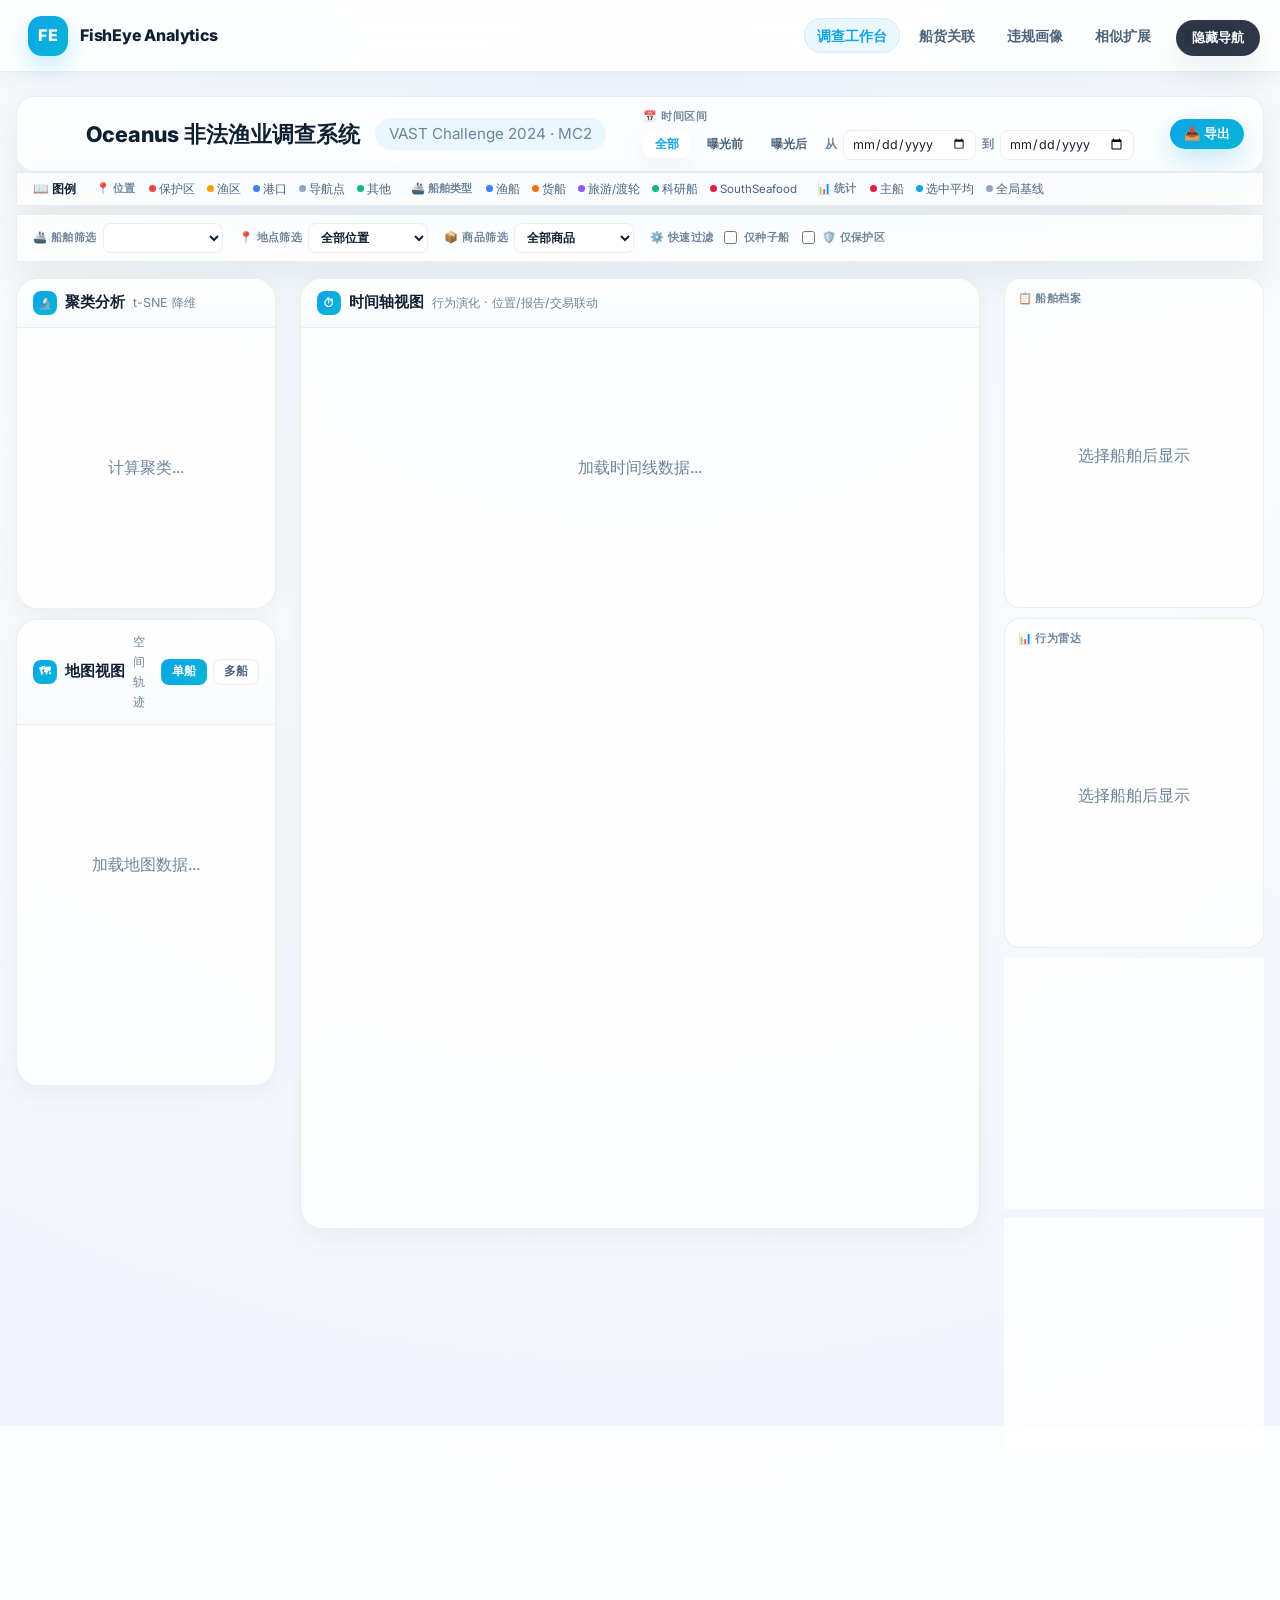
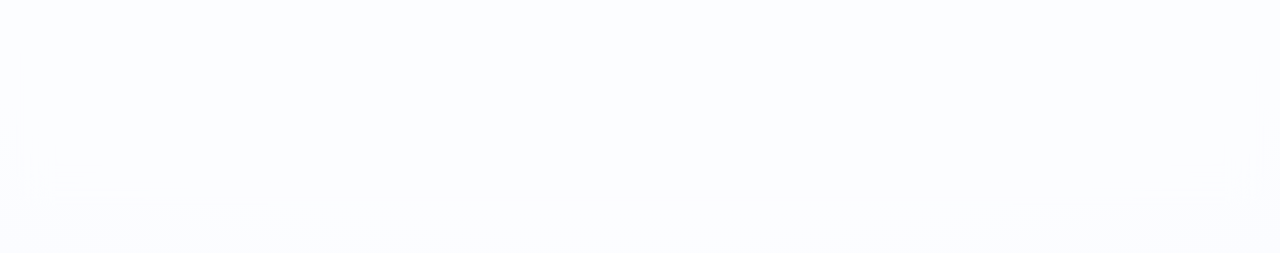
==== commit b729bae3: "fix: 修复仅保护区过滤失效 + 删除仅夜间过滤" ====
--- a/index.html
+++ b/index.html
@@ -111,8 +111,7 @@
             <label>⚙️ 快速过滤</label>
             <div class="filter-checkboxes">
               <label class="filter-toggle"><input type="checkbox" id="filter-seed-only"> 仅种子船</label>
-              <label class="filter-toggle"><input type="checkbox" id="filter-protected"> 仅保护区</label>
-              <label class="filter-toggle"><input type="checkbox" id="filter-night"> 仅夜间</label>
+              <label class="filter-toggle"><input type="checkbox" id="filter-protected"> 🛡️ 仅保护区</label>
             </div>
           </div>
         </div>
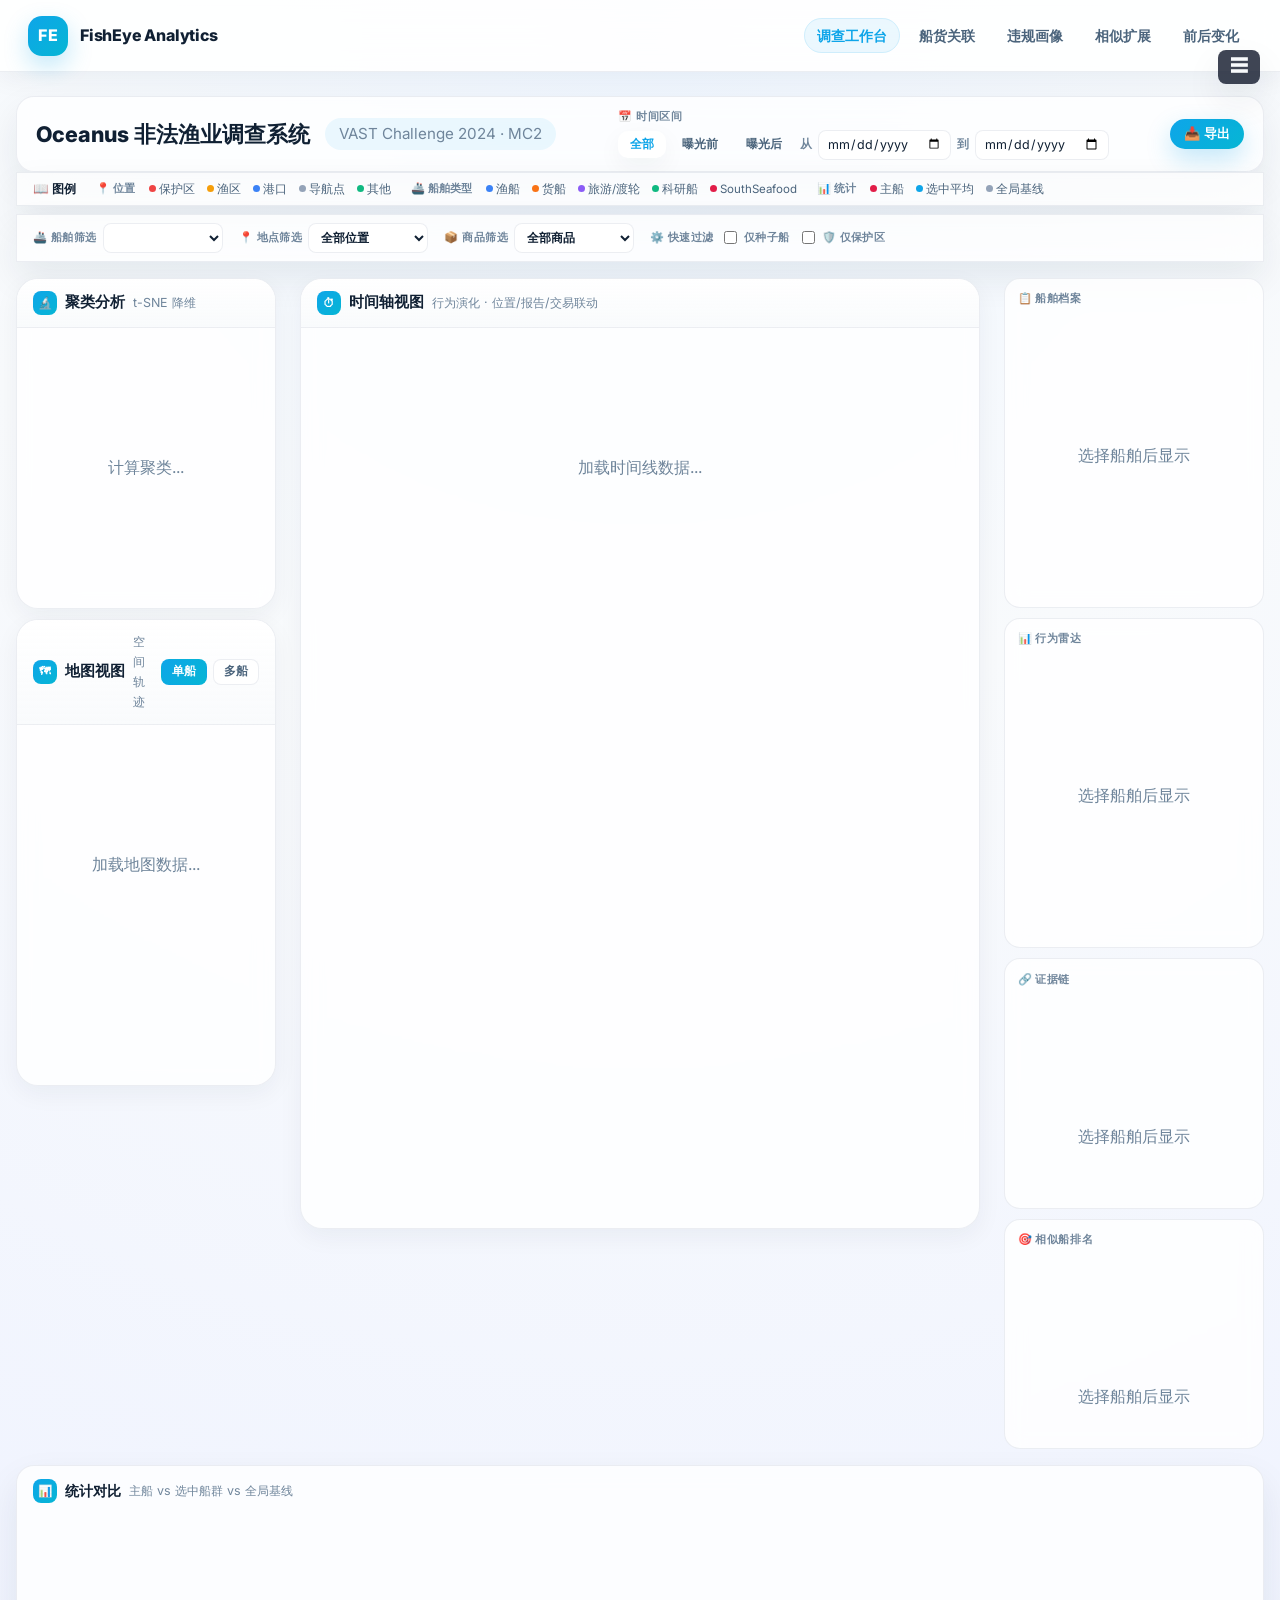
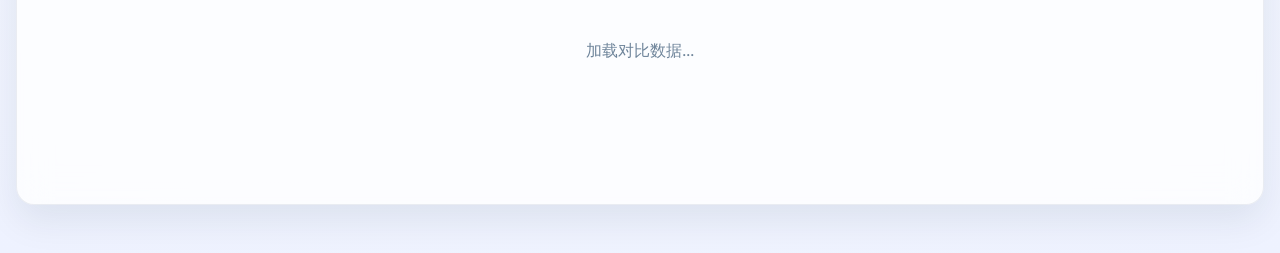
==== commit ae65a060: "统一导航栏：所有页面使用中文链接文本，去掉时间线视图链接" ====
--- a/index.html
+++ b/index.html
@@ -29,7 +29,7 @@
     </ul>
   </nav>
 
-  <button id="nav-toggle" class="nav-toggle" type="button" aria-label="隐藏导航" aria-expanded="true">隐藏导航</button>
+  <button id="nav-toggle" class="nav-toggle" type="button" aria-label="显示/隐藏导航" aria-expanded="true">☰</button>
 
   <main class="main-content">
     <div class="container">
--- a/styles/main.css
+++ b/styles/main.css
@@ -73,19 +73,18 @@
 }
 .nav-bar.nav-hidden { --nav-shift: -100%; }
 .nav-toggle {
-    position: fixed; top: 20px; right: 20px; z-index: 1200;
-    padding: 9px 16px; border-radius: 999px; border: none;
-    background: rgba(15, 23, 42, 0.86); color: #f8fafc;
-    font-weight: 600; font-size: .84rem; cursor: pointer;
-    box-shadow: var(--shadow-md); backdrop-filter: blur(12px);
+    position: fixed; top: 50px; right: 20px; z-index: 1200;
+    padding: 8px 12px; border-radius: 8px; border: none;
+    background: rgba(15, 23, 42, 0.8); color: #f8fafc;
+    font-weight: 600; font-size: 1.1rem; cursor: pointer;
     display: inline-flex; align-items: center; gap: 6px;
-    transition: transform .28s ease;
-    transform: translateY(var(--toggle-shift, 0));
-}
-.nav-toggle:hover { background: rgba(15, 23, 42, 0.94); }
+    transition: opacity .2s ease;
+    line-height: 1;
+    box-shadow: var(--shadow-md);
+}
+.nav-toggle:hover { background: rgba(15, 23, 42, 0.95); }
 .nav-toggle:focus { outline: 2px solid rgba(14,165,233,.45); outline-offset: 3px; }
 .main-content.nav-collapsed { padding-top: 40px; transition: padding-top .28s ease; }
-.nav-bar.nav-hidden + #nav-toggle { --toggle-shift: 80px; }
 .nav-brand { display: flex; align-items: center; gap: 12px; text-decoration: none; }
 .nav-brand .logo {
     width: 40px; height: 40px; border-radius: 14px; display: grid; place-items: center;
@@ -497,7 +496,7 @@
     border-radius: 18px;
     flex-wrap: wrap;
 }
-.top-bar-left { display: flex; align-items: center; gap: 15px; flex-shrink: 0; margin-left: 50px; }
+.top-bar-left { display: flex; align-items: center; gap: 15px; flex-shrink: 0; }
 .top-bar-title { font-weight: 800; font-size: 1.35rem; white-space: nowrap; }
 .top-bar-badge { font-size: .95rem; color: var(--text-muted); background: rgba(14,165,233,.08); padding: 4px 14px; border-radius: 999px; }
 .top-bar-center { display: flex; gap: 1rem; align-items: center; flex: 1; justify-content: center; flex-wrap: wrap; }
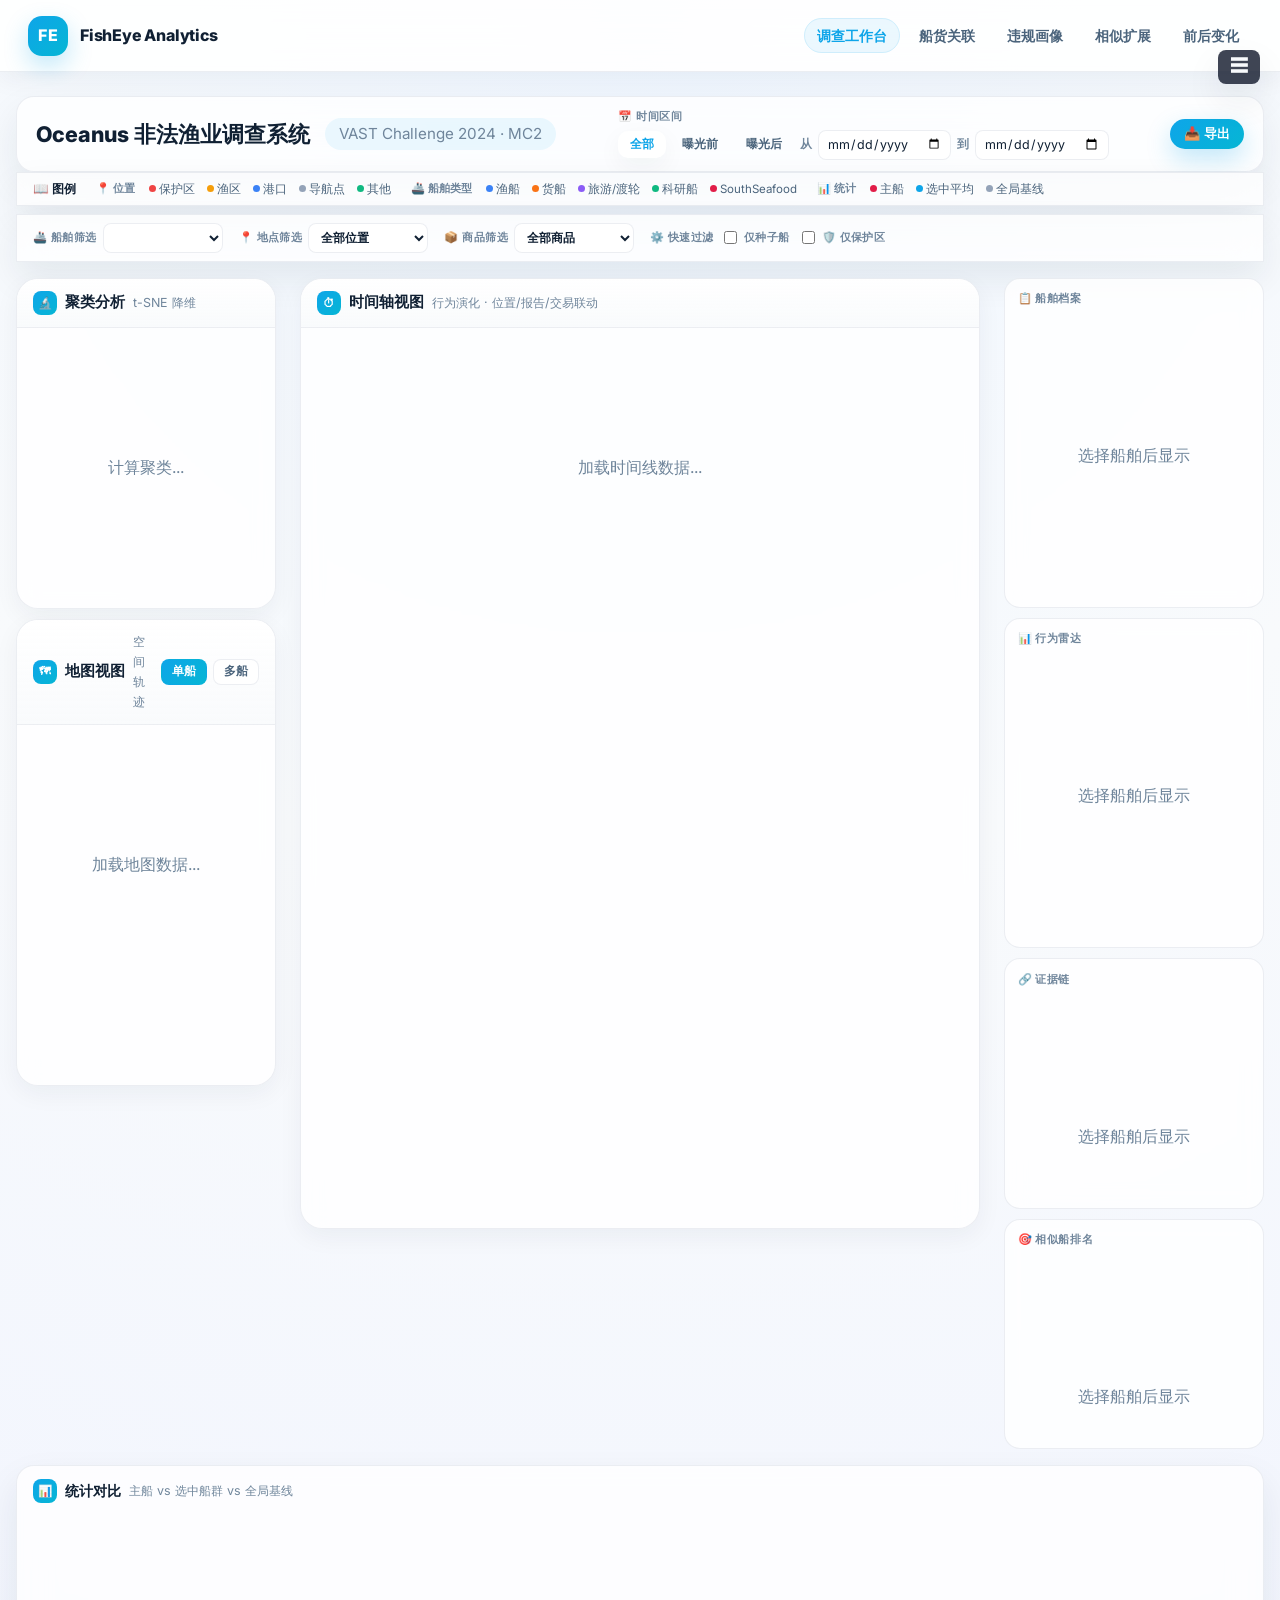
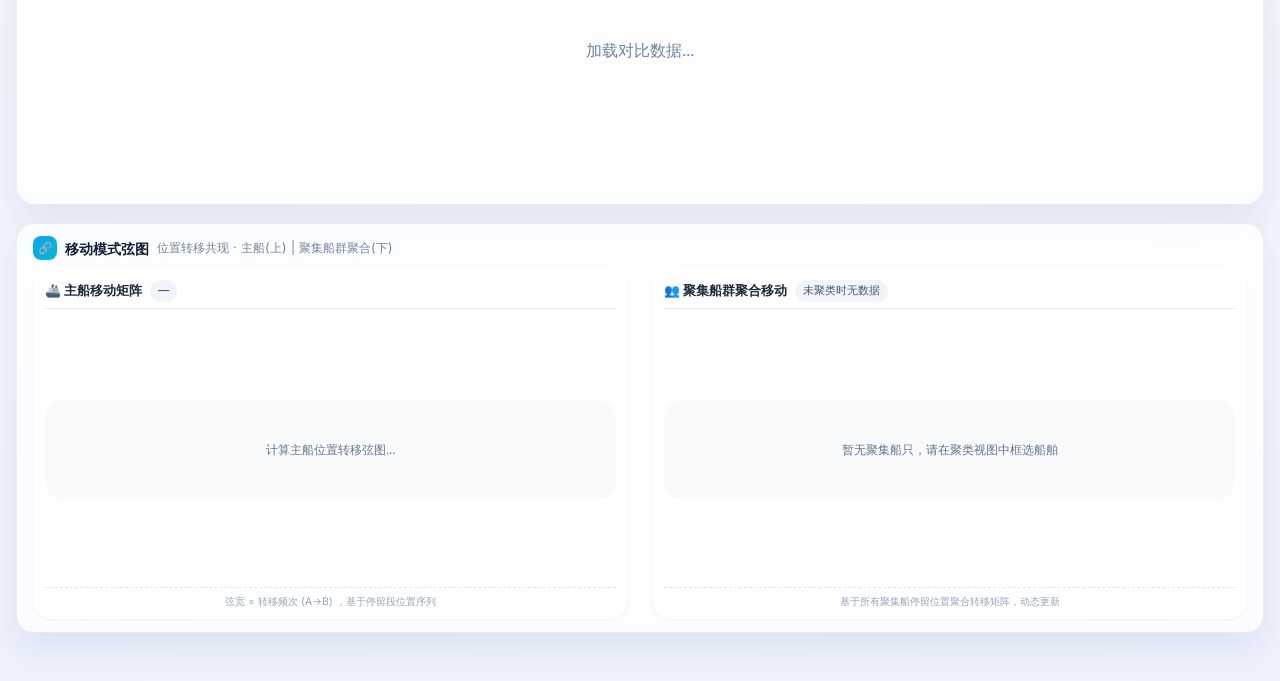
==== commit 7e234cbb: "Update project files" ====
--- a/index.html
+++ b/index.html
@@ -201,6 +201,32 @@
         </div>
       </section>
 
+            <!-- ===== 新增：双弦图区块 ===== -->
+      <section class="bottom-stats glass-panel" id="chord-section" style="margin-top: 18px;">
+        <div class="bottom-stats-header">
+          <span class="zone-badge">🔗</span> 移动模式弦图
+          <span class="zone-subtitle">位置转移共现 · 主船(上) | 聚集船群聚合(下)</span>
+        </div>
+        <div class="chord-container-group" id="chord-container-group">
+          <div class="chord-card">
+            <div class="chord-card-title">
+              🚢 主船移动矩阵 
+              <span class="badge" id="mainChordTitle">—</span>
+            </div>
+            <div id="chord-main-viz" class="chord-viz"><div class="chord-placeholder">计算主船位置转移弦图...</div></div>
+            <div class="chord-note">弦宽 = 转移频次 (A→B) ，基于停留段位置序列</div>
+          </div>
+          <div class="chord-card">
+            <div class="chord-card-title">
+              👥 聚集船群聚合移动 
+              <span class="badge" id="clusterChordTitle">未聚类时无数据</span>
+            </div>
+            <div id="chord-cluster-viz" class="chord-viz"><div class="chord-placeholder">暂无聚集船只，请在聚类视图中框选船舶</div></div>
+            <div class="chord-note">基于所有聚集船停留位置聚合转移矩阵，动态更新</div>
+          </div>
+        </div>
+      </section>
+
     </div>
   </main>
 </body>
--- a/styles/main.css
+++ b/styles/main.css
@@ -702,6 +702,89 @@
 .bottom-stats-header { display: flex; align-items: center; gap: 8px; font-weight: 800; font-size: .9rem; margin-bottom: .5rem; }
 .bottom-stats-content { min-height: 180px; }
 
+/* ============================================================
+   双弦图样式（底部移动模式弦图）
+   ============================================================ */
+.chord-container-group {
+  display: flex;
+  flex-wrap: wrap;
+  gap: 24px;
+  margin-top: 8px;
+  justify-content: space-between;
+}
+
+.chord-card {
+  flex: 1;
+  min-width: 280px;
+  background: rgba(255,255,255,0.75);
+  border-radius: 20px;
+  padding: 12px 12px 8px 12px;
+  backdrop-filter: blur(2px);
+  box-shadow: 0 1px 3px rgba(0,0,0,0.05);
+  transition: all 0.2s ease;
+}
+
+.chord-card:hover {
+  box-shadow: 0 4px 12px rgba(0,0,0,0.08);
+}
+
+.chord-card-title {
+  font-size: 0.8rem;
+  font-weight: 700;
+  display: flex;
+  align-items: center;
+  gap: 8px;
+  margin-bottom: 10px;
+  padding-bottom: 6px;
+  border-bottom: 1px solid #e2e8f0;
+  color: #1e293b;
+}
+
+.chord-card-title .badge {
+  font-size: 0.7rem;
+  background: #f1f5f9;
+  padding: 2px 8px;
+  border-radius: 24px;
+  font-weight: 500;
+  color: #475569;
+}
+
+.chord-viz {
+  width: 100%;
+  min-height: 260px;
+  display: flex;
+  justify-content: center;
+  align-items: center;
+}
+
+.chord-placeholder {
+  text-align: center;
+  padding: 40px 16px;
+  color: #64748b;
+  font-size: 0.75rem;
+  background: #f8fafc;
+  border-radius: 16px;
+  width: 100%;
+}
+
+.chord-note {
+  font-size: 0.65rem;
+  color: #94a3b8;
+  text-align: center;
+  margin-top: 8px;
+  padding-top: 6px;
+  border-top: 1px dashed #e2e8f0;
+}
+
+@media (max-width: 860px) {
+  .chord-container-group {
+    flex-direction: column;
+  }
+  .chord-card {
+    min-width: auto;
+  }
+}
+
 /* --- 响应式 --- */
 @media (max-width: 1200px) {
     .three-col-layout { grid-template-columns: 220px minmax(0, 1fr) 220px; gap: 1.2rem; }
@@ -714,4 +797,44 @@
     .top-bar-center { flex-direction: column; align-items: stretch; }
 }
 
-
+/* ============================================================
+   桑基图 悬停高亮 / 淡化
+   ============================================================ */
+.sankey-link {
+    transition: opacity 0.2s, stroke-width 0.2s;
+    cursor: pointer;
+}
+.sankey-node rect {
+    transition: opacity 0.2s;
+    cursor: pointer;
+}
+.sankey-node text {
+    transition: opacity 0.2s;
+    pointer-events: none;
+}
+
+/* 高亮态：link 加粗加亮，node 保持不透明 */
+.sankey-link.highlighted {
+    opacity: 1 !important;
+    stroke-opacity: 1 !important;
+}
+.sankey-node.highlighted rect {
+    opacity: 1 !important;
+    filter: brightness(1.15);
+}
+.sankey-node.highlighted text {
+    opacity: 1 !important;
+    font-weight: 600;
+}
+
+/* 淡化态 */
+.sankey-link.dimmed {
+    opacity: 0.08 !important;
+}
+.sankey-node.dimmed rect {
+    opacity: 0.15 !important;
+}
+.sankey-node.dimmed text {
+    opacity: 0.15 !important;
+}
+
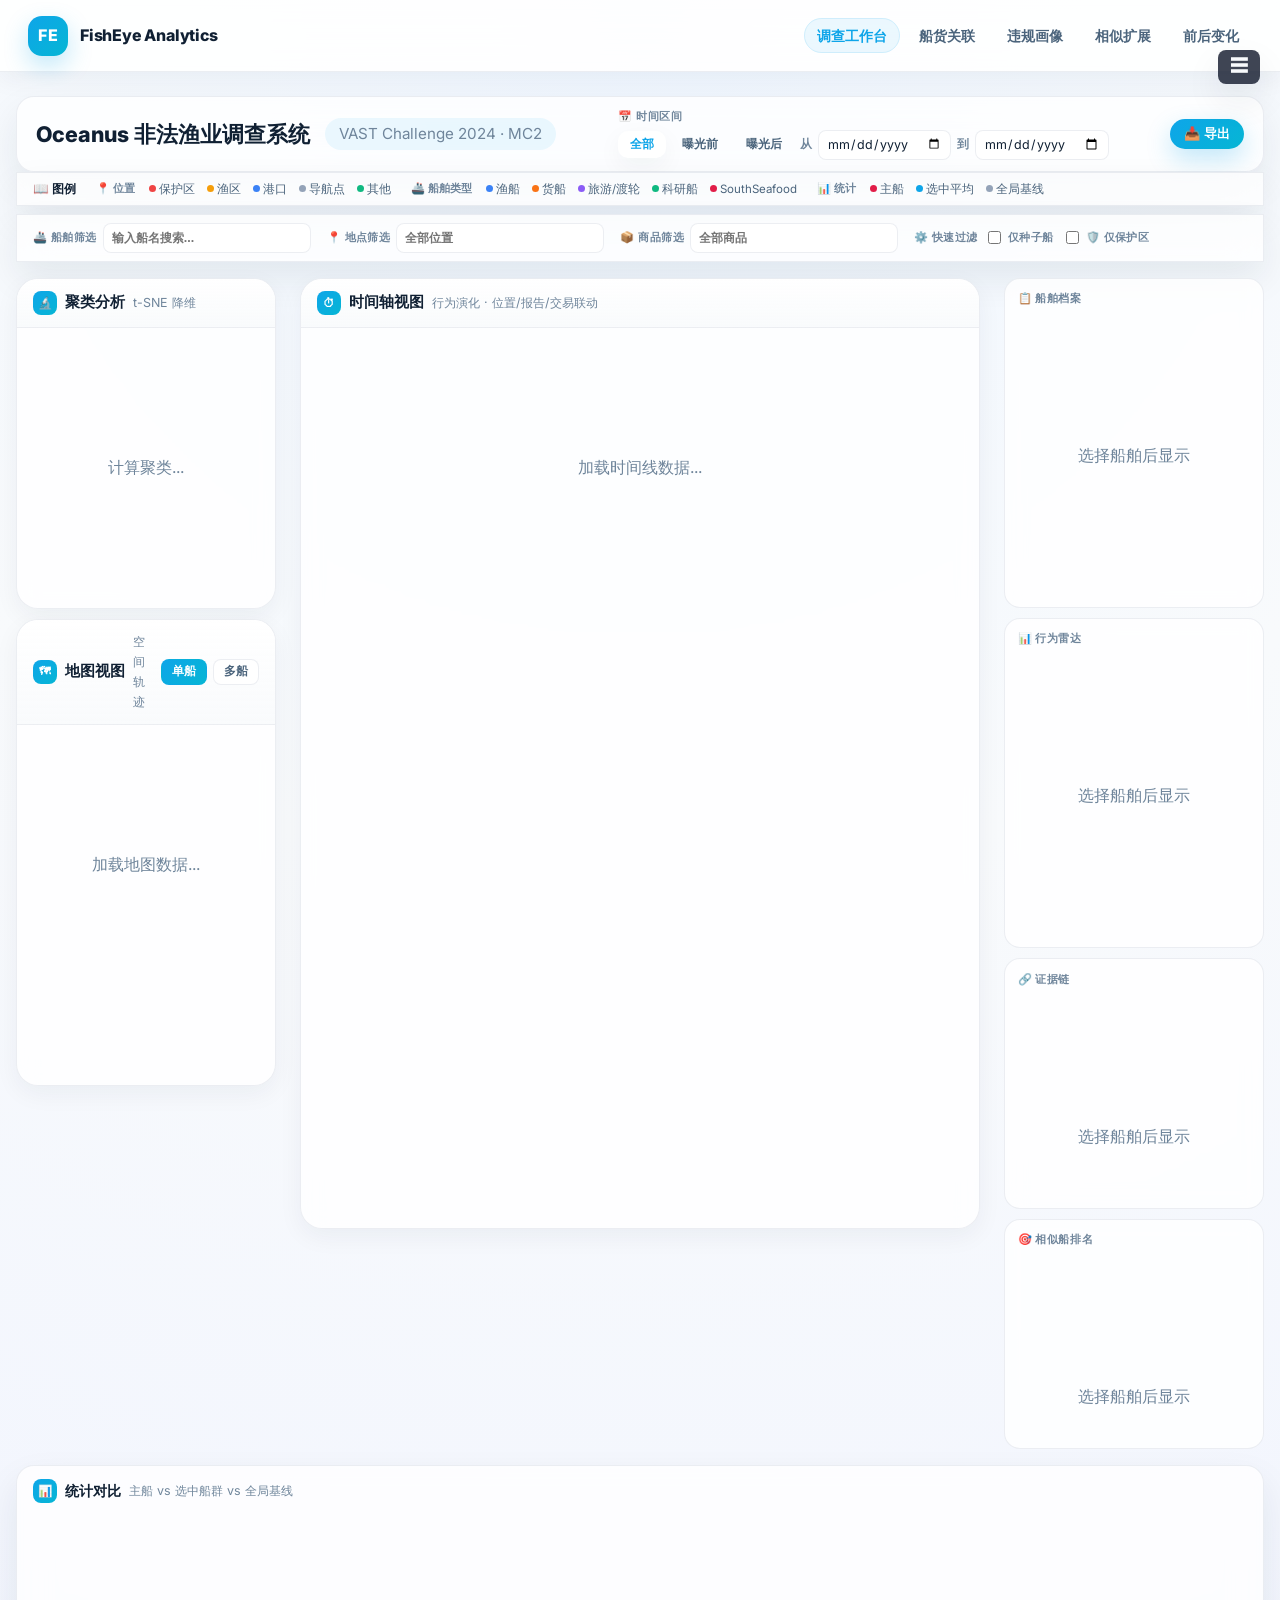
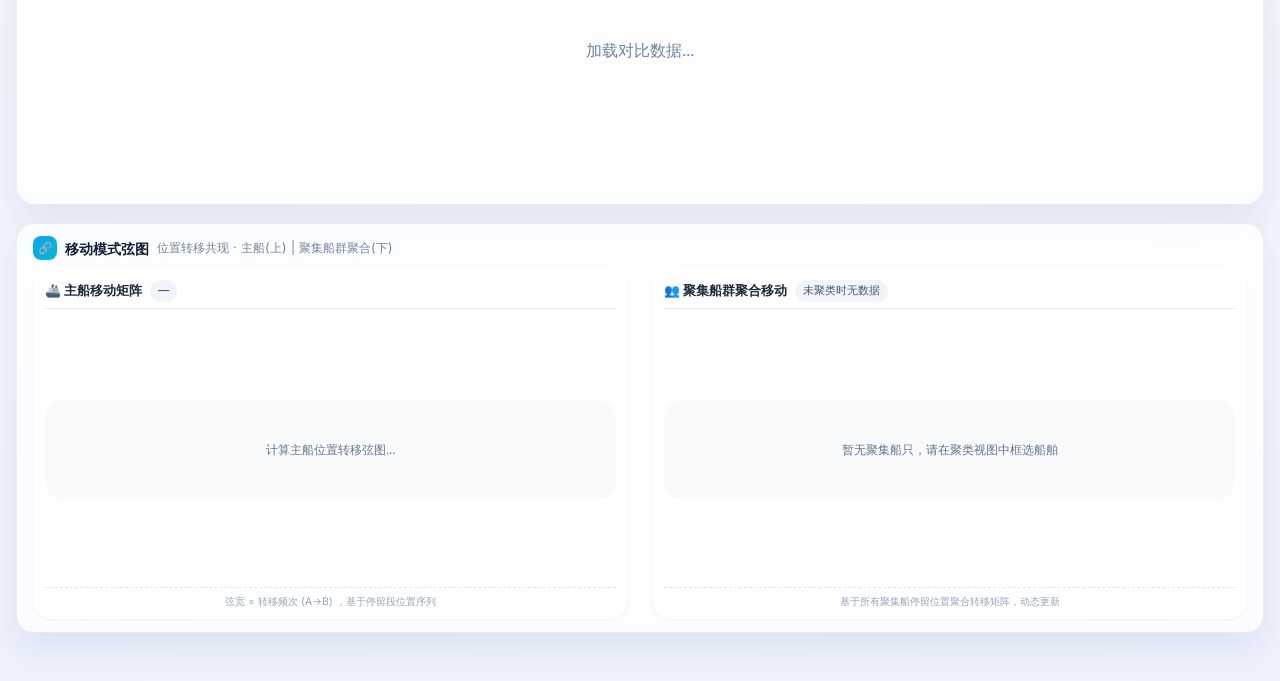
==== commit 1ab5e37c: "feat: 筛选器改为自定义autocomplete组件，修复下拉框定位和滚动问题" ====
--- a/index.html
+++ b/index.html
@@ -93,19 +93,24 @@
         <div class="filter-bar-inner">
           <div class="filter-group">
             <label>🚢 船舶筛选</label>
-            <select id="vessel-select" class="filter-select"></select>
+            <div class="autocomplete-wrap" id="vessel-autocomplete">
+              <input type="text" id="vessel-input" class="filter-select autocomplete-input" placeholder="输入船名搜索..." autocomplete="off">
+              <div class="autocomplete-dropdown" id="vessel-dropdown"></div>
+            </div>
           </div>
           <div class="filter-group">
             <label>📍 地点筛选</label>
-            <select id="location-select" class="filter-select">
-              <option value="all">全部位置</option>
-            </select>
+            <div class="autocomplete-wrap" id="location-autocomplete">
+              <input type="text" id="location-input" class="filter-select autocomplete-input" placeholder="全部位置" autocomplete="off" readonly>
+              <div class="autocomplete-dropdown" id="location-dropdown"></div>
+            </div>
           </div>
           <div class="filter-group">
             <label>📦 商品筛选</label>
-            <select id="commodity-select" class="filter-select">
-              <option value="all">全部商品</option>
-            </select>
+            <div class="autocomplete-wrap" id="commodity-autocomplete">
+              <input type="text" id="commodity-input" class="filter-select autocomplete-input" placeholder="全部商品" autocomplete="off" readonly>
+              <div class="autocomplete-dropdown" id="commodity-dropdown"></div>
+            </div>
           </div>
           <div class="filter-group">
             <label>⚙️ 快速过滤</label>
--- a/styles/main.css
+++ b/styles/main.css
@@ -603,19 +603,20 @@
 .filter-bar {
   margin-bottom: 12px;
   padding: 8px 16px;
-  overflow: hidden;
+  overflow: visible;
 }
 .filter-bar-inner {
   display: flex;
   align-items: center;
   gap: 16px;
-  flex-wrap: wrap;
+  flex-wrap: nowrap;
 }
 .filter-group {
   display: flex;
   align-items: center;
   gap: 6px;
-  flex-wrap: wrap;
+  flex-wrap: nowrap;
+  white-space: nowrap;
 }
 .filter-group label {
   font-size: .7rem;
@@ -785,8 +786,135 @@
   }
 }
 
+/* ============================================================
+   Autocomplete 组合框样式
+   ============================================================ */
+.autocomplete-wrap {
+  position: relative;
+  width: 100%;
+  z-index: 10000;
+}
+
+.autocomplete-input {
+  width: 100%;
+  padding-right: 30px;
+  cursor: text;
+}
+
+.autocomplete-input:focus {
+  outline: 2px solid var(--accent-blue);
+  outline-offset: -1px;
+}
+
+.autocomplete-dropdown {
+  position: fixed;
+  z-index: 99999;
+  max-height: 320px;
+  overflow-y: auto;
+  background: #fff;
+  border: 1px solid var(--border-color);
+  border-radius: var(--radius-sm);
+  box-shadow: var(--shadow-lg);
+  display: none;
+  min-width: 280px;
+}
+
+.autocomplete-dropdown.open {
+  display: block;
+}
+
+.autocomplete-dropdown .dropdown-group-label {
+  padding: 6px 12px 4px;
+  font-size: 0.72rem;
+  font-weight: 700;
+  color: var(--text-muted);
+  text-transform: uppercase;
+  letter-spacing: 0.5px;
+  background: #f8fafc;
+  border-bottom: 1px solid var(--border-color);
+  position: sticky;
+  top: 0;
+  z-index: 1;
+}
+
+.autocomplete-dropdown .dropdown-item {
+  padding: 7px 14px;
+  cursor: pointer;
+  font-size: 0.82rem;
+  color: var(--text-primary);
+  display: flex;
+  align-items: center;
+  justify-content: space-between;
+  gap: 8px;
+  transition: background 0.12s ease;
+  border-bottom: 1px solid rgba(148,163,184,0.08);
+}
+
+.autocomplete-dropdown .dropdown-item:last-child {
+  border-bottom: none;
+}
+
+.autocomplete-dropdown .dropdown-item:hover,
+.autocomplete-dropdown .dropdown-item.highlighted {
+  background: rgba(14,165,233,0.08);
+}
+
+.autocomplete-dropdown .dropdown-item .vessel-type-badge {
+  font-size: 0.65rem;
+  padding: 1px 8px;
+  border-radius: 999px;
+  background: #f1f5f9;
+  color: #64748b;
+  font-weight: 600;
+  white-space: nowrap;
+  flex-shrink: 0;
+}
+
+.autocomplete-dropdown .dropdown-item .vessel-name {
+  font-weight: 500;
+  flex: 1;
+  min-width: 0;
+  overflow: hidden;
+  text-overflow: ellipsis;
+  white-space: nowrap;
+}
+
+.autocomplete-dropdown .dropdown-item .match-highlight {
+  font-weight: 700;
+  color: var(--accent-blue);
+}
+
+.autocomplete-dropdown .dropdown-item.is-seed .vessel-name {
+  color: #dc2626;
+}
+
+.autocomplete-dropdown .dropdown-item.is-seed .vessel-type-badge {
+  background: #fef2f2;
+  color: #dc2626;
+}
+
+.autocomplete-dropdown .dropdown-empty {
+  padding: 20px;
+  text-align: center;
+  color: var(--text-muted);
+  font-size: 0.82rem;
+}
+
+/* 下拉箭头指示器 */
+.autocomplete-input-wrap {
+  position: relative;
+}
+
+.autocomplete-input::-webkit-search-decoration,
+.autocomplete-input::-webkit-cancel-button,
+.autocomplete-input::-webkit-search-results-button,
+.autocomplete-input::-webkit-search-results-decoration {
+  display: none;
+}
+
 /* --- 响应式 --- */
 @media (max-width: 1200px) {
+
     .three-col-layout { grid-template-columns: 220px minmax(0, 1fr) 220px; gap: 1.2rem; }
     .zone-timeline .zone-content { min-height: 760px; }
 }
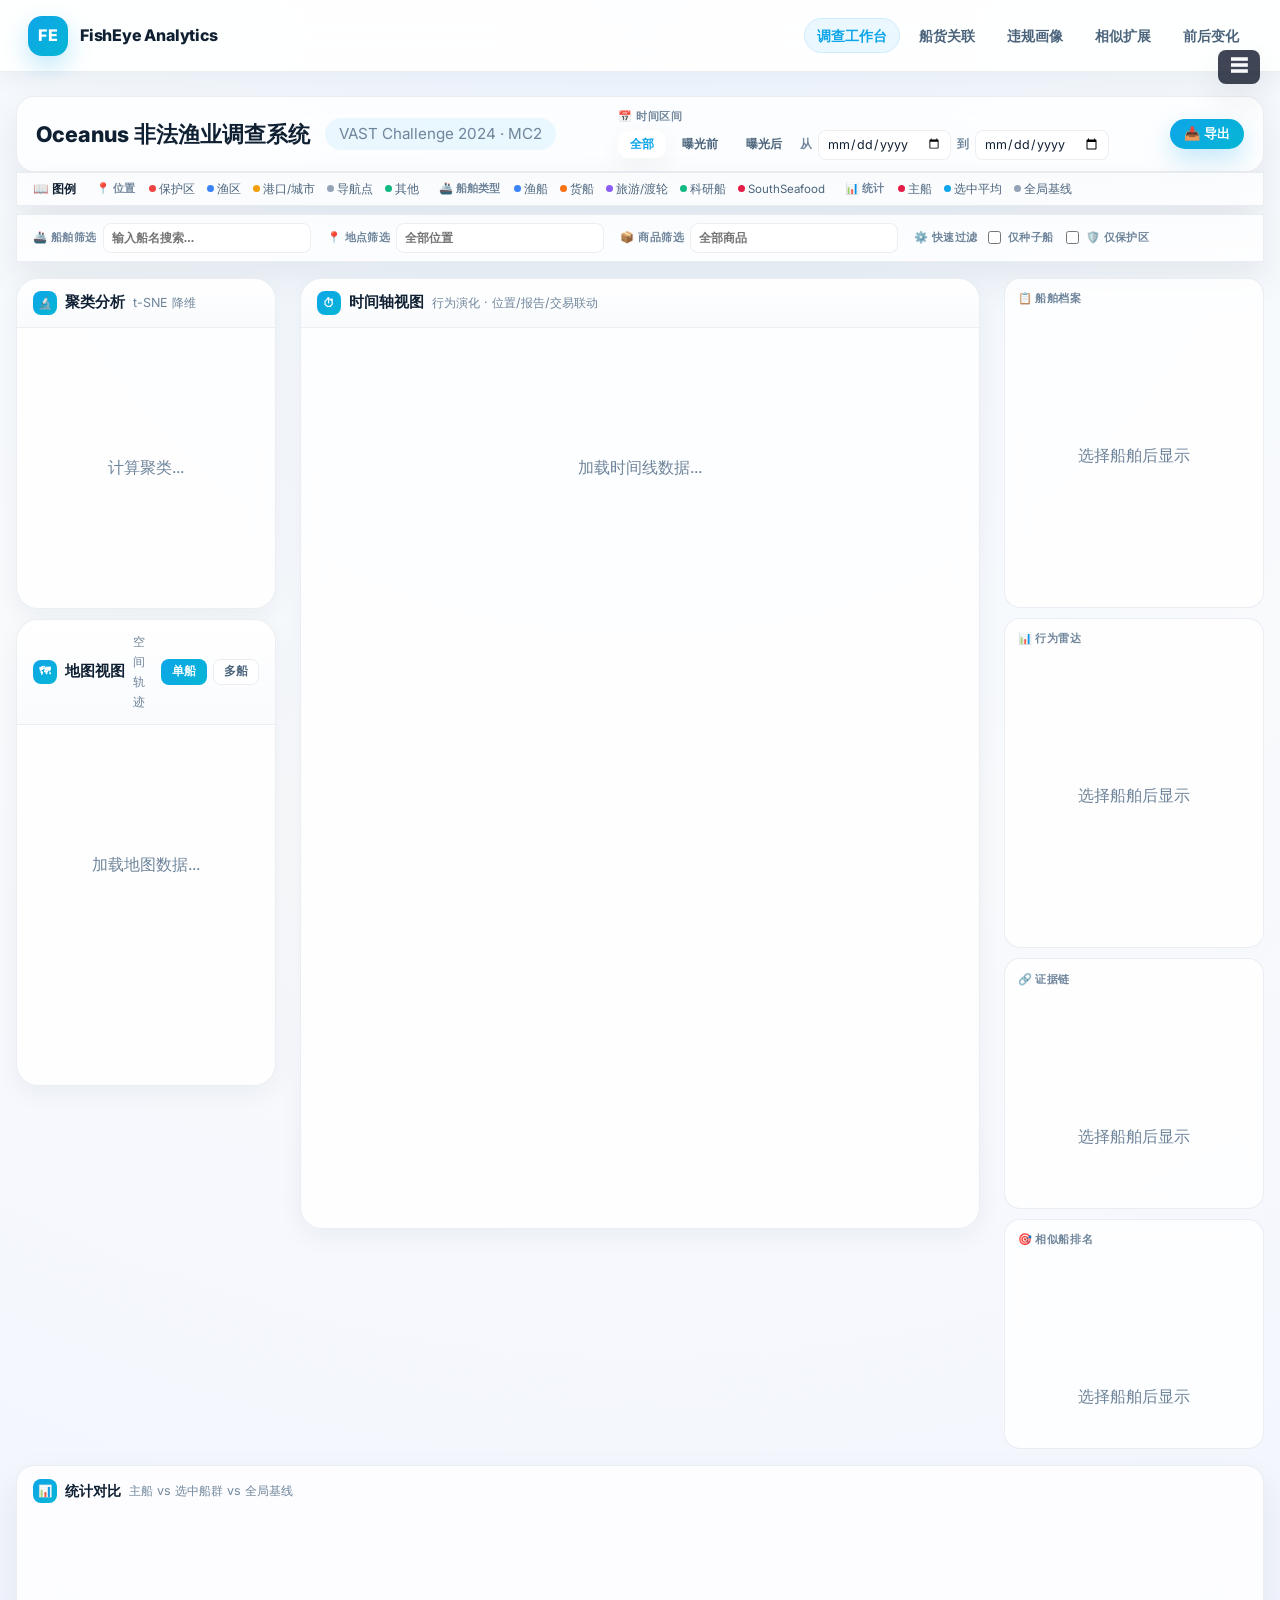
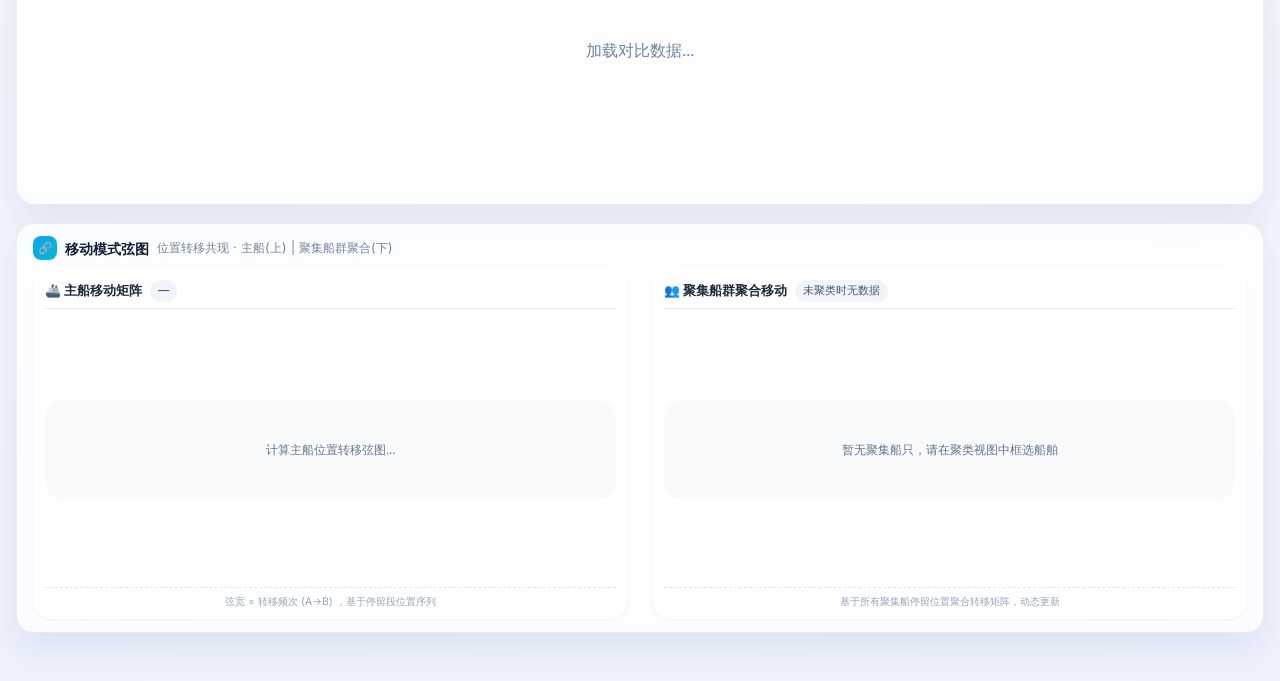
==== commit 0e824a7a: "fix: Nemo Reef 颜色修正为红色（保护区），保护区 tooltip 显示具体名称，删除 P/F/C 字母标记" ====
--- a/index.html
+++ b/index.html
@@ -66,8 +66,8 @@
           <div class="legend-bar-group">
             <span class="legend-group-label">📍 位置</span>
             <span class="legend-item"><span class="ld" style="background:#ef4444"></span>保护区</span>
-            <span class="legend-item"><span class="ld" style="background:#f59e0b"></span>渔区</span>
-            <span class="legend-item"><span class="ld" style="background:#3b82f6"></span>港口</span>
+            <span class="legend-item"><span class="ld" style="background:#3b82f6"></span>渔区</span>
+            <span class="legend-item"><span class="ld" style="background:#f59e0b"></span>港口/城市</span>
             <span class="legend-item"><span class="ld" style="background:#94a3b8"></span>导航点</span>
             <span class="legend-item"><span class="ld" style="background:#10b981"></span>其他</span>
           </div>
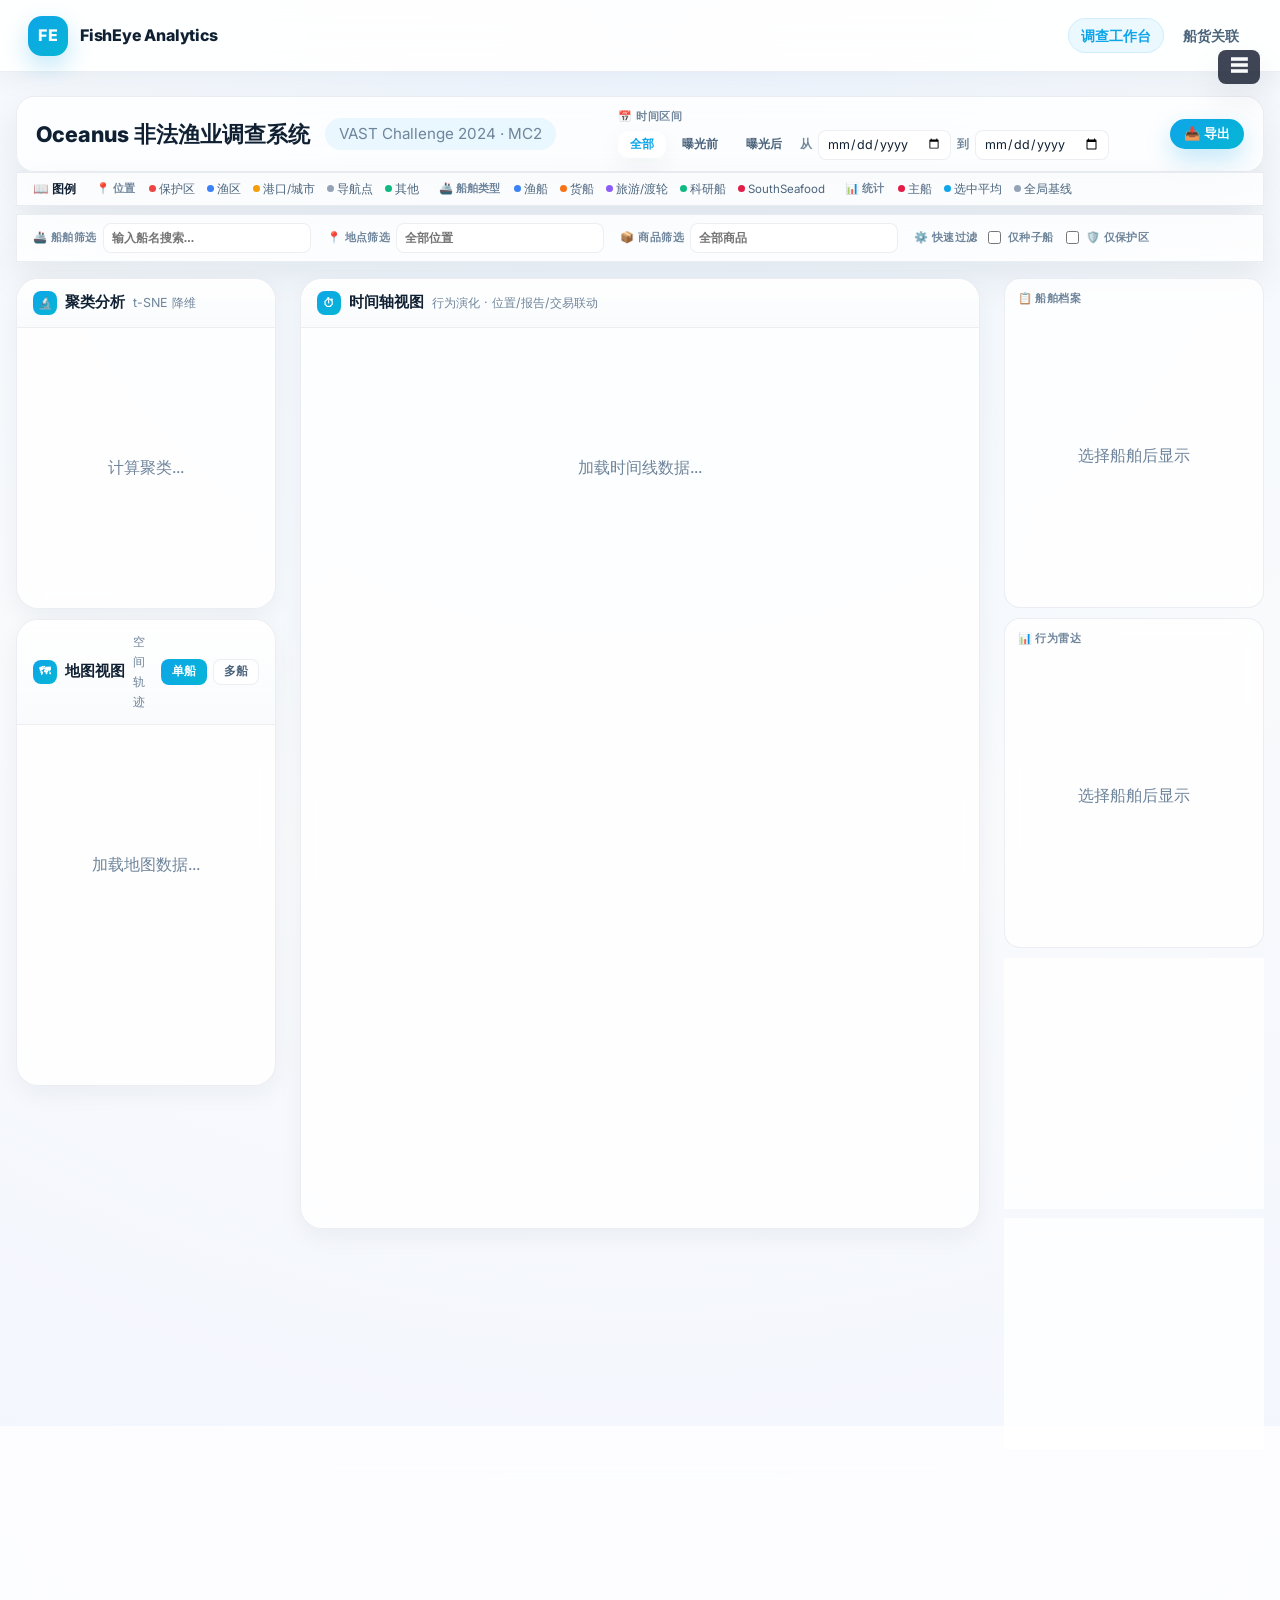
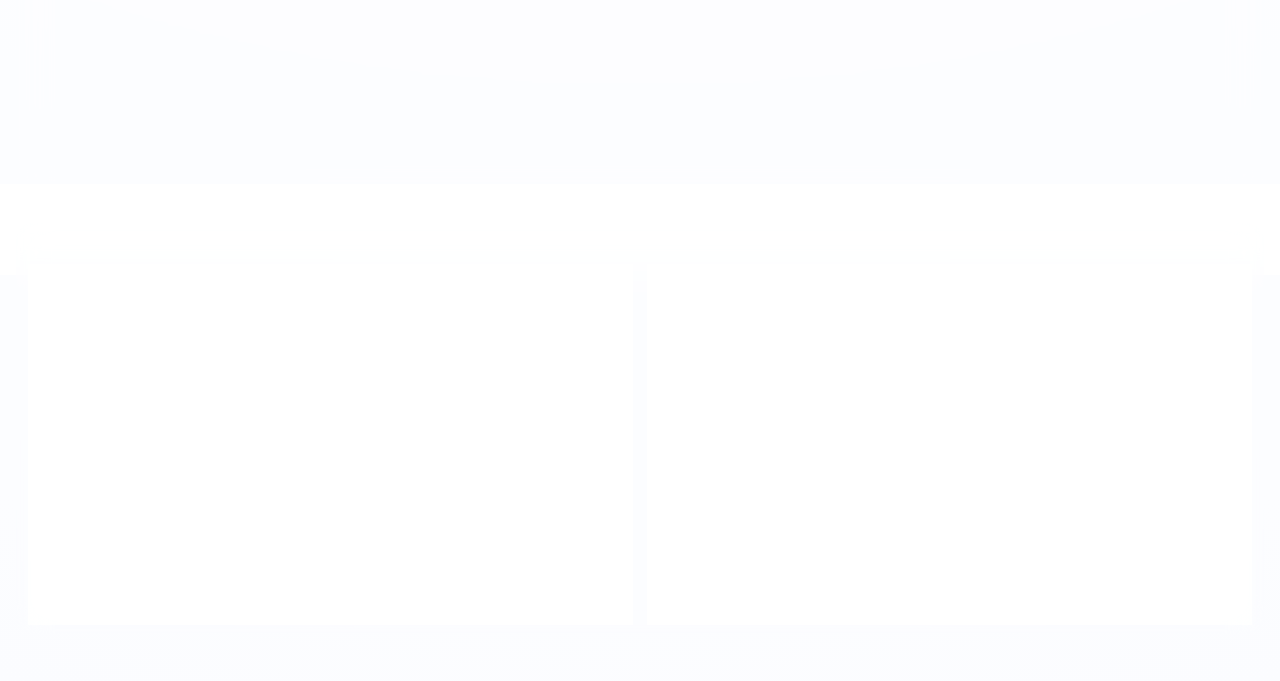
==== commit 83058c1e: "删除无用页面(违规画像/相似扩展/前后变化/反思总结)，简化导航栏" ====
--- a/index.html
+++ b/index.html
@@ -23,9 +23,6 @@
     <ul class="nav-links">
       <li><a href="index.html" class="active">调查工作台</a></li>
       <li><a href="pages/q1.html">船货关联</a></li>
-      <li><a href="pages/q2.html">违规画像</a></li>
-      <li><a href="pages/q3.html">相似扩展</a></li>
-      <li><a href="pages/q4.html">前后变化</a></li>
     </ul>
   </nav>
 
